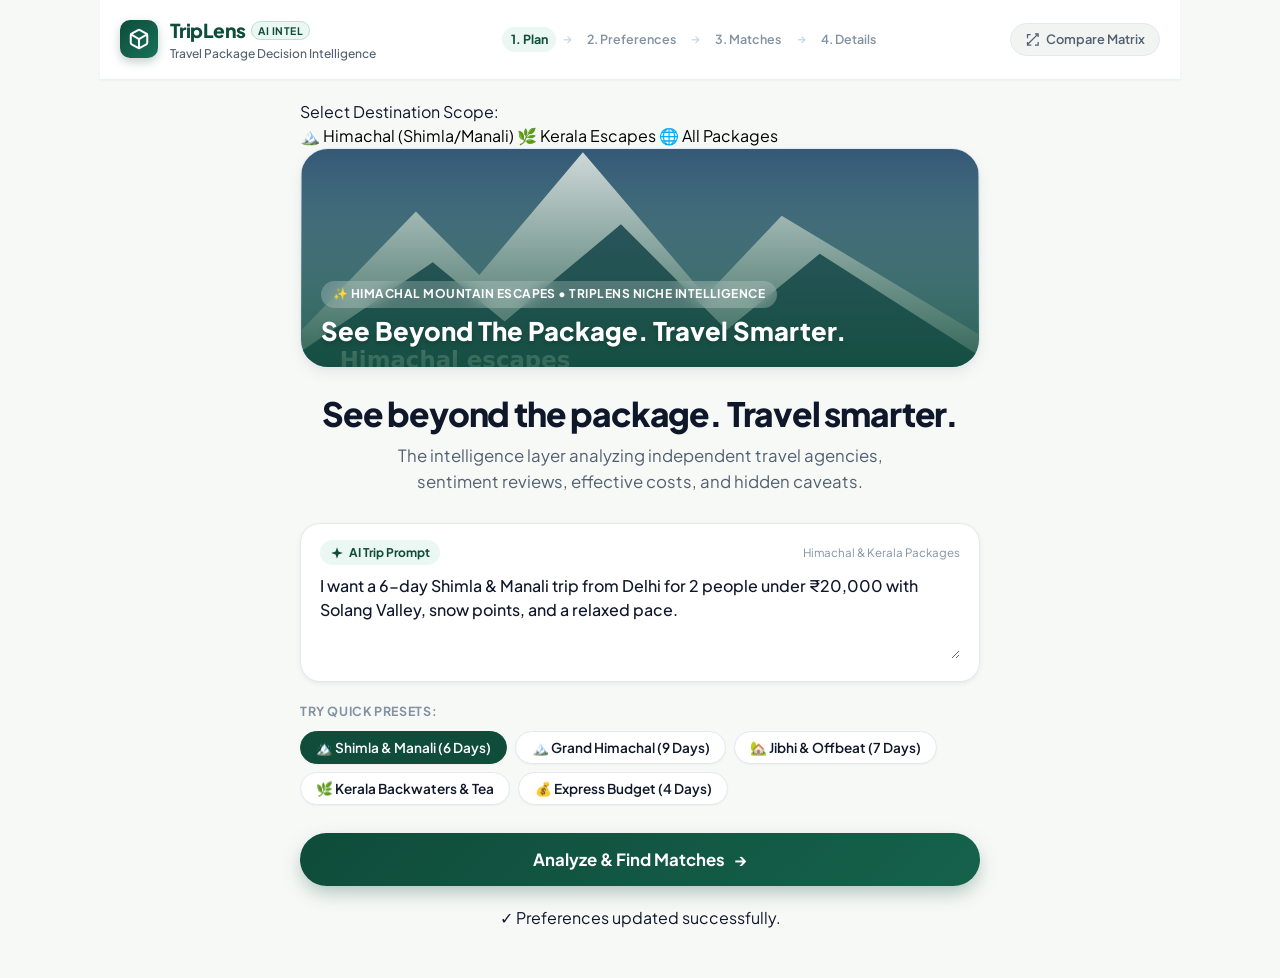
==== index.html @ a3af3e06 "Complete TripLens package intelligence platform" ====
<!DOCTYPE html>
<html lang="en">

<head>
  <meta charset="UTF-8">
  <meta name="viewport" content="width=device-width, initial-scale=1.0">
  <title>TripLens — AI-Powered Travel Package Intelligence & Decision Support</title>
  <meta name="description"
    content="TripLens is the intelligence layer for independent travel agencies — providing transparent effective cost analysis, itinerary intensity scoring, and sentiment-based trust insights.">

  <!-- CSS Stylesheets -->
  <link rel="stylesheet" href="/design-system.css">
  <link rel="stylesheet" href="/styles.css">

  <!-- Favicon -->
  <link rel="icon"
    href="data:image/svg+xml,<svg xmlns='http://www.w3.org/2000/svg' viewBox='0 0 24 24' fill='%230F4C3A'><path d='M12 2L2 7l10 5 10-5-10-5zm0 9l-10-5v9l10 5 10-5v-9l-10 5z'/></svg>">
</head>

<body>

  <div class="app-wrapper">

    <!-- Top Global App Header -->
    <header class="app-header">
      <div class="brand-container" id="brand-home-link" title="TripLens Home">
        <div class="brand-logo-mark">
          <svg viewBox="0 0 24 24" fill="none" stroke="currentColor" stroke-width="2.2" stroke-linecap="round"
            stroke-linejoin="round">
            <path
              d="M21 16V8a2 2 0 0 0-1-1.73l-7-4a2 2 0 0 0-2 0l-7 4A2 2 0 0 0 3 8v8a2 2 0 0 0 1 1.73l7 4a2 2 0 0 0 2 0l7-4A2 2 0 0 0 21 16z">
            </path>
            <polyline points="3.27 6.96 12 12.01 20.73 6.96"></polyline>
            <line x1="12" y1="22.08" x2="12" y2="12"></line>
          </svg>
        </div>
        <div class="brand-text">
          <span class="brand-name">TripLens <span class="ai-tag">AI INTEL</span></span>
          <span class="brand-subtitle">Travel Package Decision Intelligence</span>
        </div>
      </div>

      <!-- Navigation Step Indicators -->
      <nav class="step-tracker" id="step-tracker" aria-label="Trip Planning Steps">
        <span class="step-item active" data-step="home">1. Plan</span>
        <span class="step-arrow">→</span>
        <span class="step-item" data-step="preferences">2. Preferences</span>
        <span class="step-arrow">→</span>
        <span class="step-item" data-step="results">3. Matches</span>
        <span class="step-arrow">→</span>
        <span class="step-item" data-step="details">4. Details</span>
      </nav>

      <div class="header-actions">
        <button class="btn-header-action" id="btn-quick-compare" title="Compare all trips">
          <svg width="15" height="15" viewBox="0 0 24 24" fill="none" stroke="currentColor" stroke-width="2">
            <path d="M16 3h5v5M4 20L21 3m0 13v5h-5m-6 0H4v-5m0-6V4h5" />
          </svg>
          <span>Compare Matrix</span>
        </button>
      </div>
    </header>

    <!-- Main Dynamic Content Area -->
    <main class="main-content">

      <!-- ====================================================================
           SCREEN 1: HOME SCREEN
           ==================================================================== -->
      <section class="screen home-screen active" id="screen-home" aria-label="Home Screen">

        <!-- Destination Selection Bar -->
        <div class="dest-select-bar">
          <span class="dest-label">Select Destination Scope:</span>
          <div class="dest-pills-list" id="dest-pills-container">
            <button class="dest-pill active" data-dest="Himachal (Shimla/Manali)">🏔️ Himachal (Shimla/Manali)</button>
            <button class="dest-pill" data-dest="Kerala">🌿 Kerala Escapes</button>
            <button class="dest-pill" data-dest="all">🌐 All Packages</button>
          </div>
        </div>

        <!-- Dynamic Hero Card -->
        <div class="home-hero-card">
          <img id="home-hero-img" src="/assets/hero-himachal.svg" alt="Snow mountains of Shimla and Manali"
            class="home-hero-img">
          <div class="home-hero-overlay">
            <span class="hero-pill-badge" id="hero-badge-tag">✨ Independent Agency Intelligence • TripLens</span>
            <div class="hero-tagline-heading">See Beyond The Package. Travel Smarter.</div>
          </div>
        </div>

        <div class="home-hero-text">
          <h1>See beyond the package. Travel smarter.</h1>
          <p>The intelligence layer analyzing independent travel agencies, sentiment reviews, effective costs, and
            hidden caveats.</p>
        </div>

        <!-- Natural-Language Input Form -->
        <div class="ai-prompt-container">
          <div class="ai-prompt-header">
            <span class="ai-prompt-badge">
              <svg width="14" height="14" viewBox="0 0 24 24" fill="currentColor">
                <path d="M12 2L9.5 9.5 2 12l7.5 2.5L12 22l2.5-7.5L22 12l-7.5-2.5z" />
              </svg>
              AI Trip Prompt
            </span>
            <span style="font-size: 0.72rem; color: var(--text-subtle);" id="prompt-scope-label">Himachal & Kerala
              Packages</span>
          </div>
          <textarea class="ai-prompt-textarea" id="user-trip-prompt"
            placeholder="Type your trip request in plain English..."
            rows="3">I want a 6-day Shimla & Manali trip from Delhi for 2 people under ₹20,000 with Solang Valley, snow points, and a relaxed pace.</textarea>
        </div>

        <!-- Small Suggestion Chips -->
        <div class="chips-section">
          <span class="chips-label">Try quick presets:</span>
          <div class="chips-list" id="suggestion-chips">
            <!-- Rendered dynamically from data.js -->
          </div>
        </div>

        <!-- Primary CTA Button -->
        <button class="btn-primary-cta" id="btn-find-my-trip">
          <span>Analyze & Find Matches</span>
          <span class="cta-arrow">→</span>
        </button>

      </section>

      <!-- ====================================================================
           SCREEN 2: AI PREFERENCES SCREEN
           ==================================================================== -->
      <section class="screen pref-screen" id="screen-preferences" aria-label="AI Preferences Screen">

        <div class="screen-header-bar">
          <button class="screen-back-btn" data-back-to="home">
            <span>←</span> Back to Edit Prompt
          </button>
          <span style="font-size: 0.78rem; font-weight: 700; color: var(--primary);">Step 2 of 4</span>
        </div>

        <div class="screen-title-group">
          <h2 class="screen-title">AI Extracted Preferences</h2>
          <p class="screen-subtitle">We parsed your request into explicit travel parameters. Review or customize before
            candidate retrieval.</p>
        </div>

        <!-- Extracted Request Banner -->
        <div class="parsed-callout-card">
          <div class="parsed-callout-icon">💡</div>
          <div class="parsed-callout-text" id="ai-extraction-summary">
            <strong>AI Extraction:</strong> "6-day Shimla & Manali trip from Delhi for 2 travelers within ₹20,000
            budget."
          </div>
        </div>

        <!-- 6 Editable Cards Grid -->
        <div class="pref-grid" id="pref-cards-container">

          <!-- Card 1: Budget Range -->
          <div class="pref-card" data-pref-key="budget">
            <div class="pref-card-header">
              <div class="pref-card-label-group">
                <span class="pref-icon-circle">💰</span>
                <span class="pref-label">Budget Range</span>
              </div>
              <button class="btn-edit-pref" data-edit="budget">Edit</button>
            </div>
            <div class="pref-value" id="disp-pref-budget">₹12,000 – ₹22,000</div>
            <div class="pref-note">Min & Max budget inputs</div>
          </div>

          <!-- Card 2: Duration -->
          <div class="pref-card" data-pref-key="duration">
            <div class="pref-card-header">
              <div class="pref-card-label-group">
                <span class="pref-icon-circle">📅</span>
                <span class="pref-label">Duration</span>
              </div>
              <button class="btn-edit-pref" data-edit="duration">Edit</button>
            </div>
            <div class="pref-value" id="disp-pref-duration">6 days</div>
            <div class="pref-note">5 nights included</div>
          </div>

          <!-- Card 3: Destination Scope -->
          <div class="pref-card" data-pref-key="destination">
            <div class="pref-card-header">
              <div class="pref-card-label-group">
                <span class="pref-icon-circle">🏔️</span>
                <span class="pref-label">Destination</span>
              </div>
              <button class="btn-edit-pref" data-edit="destination">Edit</button>
            </div>
            <div class="pref-value" id="disp-pref-destination">Himachal</div>
            <div class="pref-note">Shimla & Manali Circuit</div>
          </div>

          <!-- Card 4: From / Origin -->
          <div class="pref-card" data-pref-key="from">
            <div class="pref-card-header">
              <div class="pref-card-label-group">
                <span class="pref-icon-circle">📍</span>
                <span class="pref-label">From</span>
              </div>
              <button class="btn-edit-pref" data-edit="from">Edit</button>
            </div>
            <div class="pref-value" id="disp-pref-from">Delhi</div>
            <div class="pref-note">Departure point</div>
          </div>

          <!-- Card 5: Travelers -->
          <div class="pref-card" data-pref-key="travelers">
            <div class="pref-card-header">
              <div class="pref-card-label-group">
                <span class="pref-icon-circle">👥</span>
                <span class="pref-label">Travelers</span>
              </div>
              <button class="btn-edit-pref" data-edit="travelers">Edit</button>
            </div>
            <div class="pref-value" id="disp-pref-travelers">2</div>
            <div class="pref-note">Reserved occupancy</div>
          </div>

          <!-- Card 6: Pace -->
          <div class="pref-card" data-pref-key="pace">
            <div class="pref-card-header">
              <div class="pref-card-label-group">
                <span class="pref-icon-circle">🧘</span>
                <span class="pref-label">Pace</span>
              </div>
              <button class="btn-edit-pref" data-edit="pace">Edit</button>
            </div>
            <div class="pref-value" id="disp-pref-pace">Relaxed</div>
            <div class="pref-note">Pacing style</div>
          </div>

        </div>

        <!-- Bottom CTA -->
        <div class="bottom-actions">
          <button class="btn-secondary" data-back-to="home">← Back to Prompt</button>
          <button class="btn-primary-cta" id="btn-confirm-find-trips">
            <span>Search & Rank Packages</span>
            <span class="cta-arrow">→</span>
          </button>
        </div>

      </section>

      <!-- ====================================================================
           SCREEN 3: RESULTS SCREEN
           ==================================================================== -->
      <section class="screen results-screen" id="screen-results" aria-label="Trip Results Screen">

        <div class="screen-header-bar">
          <button class="screen-back-btn" data-back-to="preferences">
            <span>←</span> Back to Preferences
          </button>
          <span style="font-size: 0.78rem; font-weight: 700; color: var(--primary);">Step 3 of 4</span>
        </div>

        <div class="screen-title-group">
          <h2 class="screen-title">Top Ranked Packages</h2>
          <p class="screen-subtitle">Hybrid decision intelligence ranking considering budget fit, effective costs,
            travel intensity, and verified review sentiment.</p>
        </div>

        <!-- Destination Filter Tabs -->
        <div class="results-dest-tabs" id="results-dest-tabs">
          <button class="tab-btn active" data-tab="all">All Packages</button>
          <button class="tab-btn" data-tab="Himachal (Shimla/Manali)">Himachal (Shimla/Manali)</button>
          <button class="tab-btn" data-tab="Kerala">Kerala</button>
        </div>

        <!-- Filter Summary Bar -->
        <div class="results-filter-summary">
          <div class="filter-tags-list" id="active-filter-pills">
            <span class="filter-pill">📍 Delhi</span>
            <span class="filter-pill">📅 6 Days</span>
            <span class="filter-pill">💰 Under ₹20,000</span>
          </div>
          <button class="btn-compare-all-shortcut" id="btn-compare-shortcut-results">
            <svg width="14" height="14" viewBox="0 0 24 24" fill="none" stroke="currentColor" stroke-width="2">
              <path d="M16 3h5v5M4 20L21 3m0 13v5h-5m-6 0H4v-5m0-6V4h5" />
            </svg>
            Cross-Provider Compare Matrix
          </button>
        </div>

        <!-- Dynamic Packages Cards Container -->
        <div class="packages-grid" id="packages-cards-list">
          <!-- Populated dynamically by app.js -->
        </div>

      </section>

      <!-- ====================================================================
           SCREEN 4: PACKAGE DETAILS SCREEN
           ==================================================================== -->
      <section class="screen details-screen" id="screen-details" aria-label="Package Details Screen">

        <div class="screen-header-bar">
          <button class="screen-back-btn" data-back-to="results">
            <span>←</span> Back to Results
          </button>
          <div style="display: flex; gap: 0.4rem;">
            <button class="btn-header-action" id="btn-details-to-compare">Compare</button>
          </div>
        </div>

        <!-- Hero Banner for Selected Package -->
        <div class="details-hero-banner">
          <img id="details-hero-img" src="/assets/hero-himachal.svg" alt="Package Hero" class="details-hero-img">
          <div class="details-hero-overlay">
            <div class="details-hero-badges" id="details-badges-container">
              <!-- Rendered dynamically -->
            </div>
            <h1 class="details-hero-title" id="details-title">Package Title</h1>
            <p class="details-hero-subtitle" id="details-subtitle">Package Subtitle</p>
          </div>
        </div>

        <!-- Package Agency Intelligence Badge -->
        <div class="agency-intel-badge-card">
          <div
            style="display: flex; align-items: center; justify-content: space-between; flex-wrap: wrap; gap: 0.75rem;">
            <div>
              <span class="agency-type-pill" id="details-agency-type">Independent Local Agency</span>
              <h3 style="font-size: 1.15rem; font-weight: 800; color: var(--text-main); margin-top: 0.3rem;"
                id="details-agency-name">KingHills Travels</h3>
            </div>
            <div style="display: flex; align-items: center; gap: 0.5rem; flex-wrap: wrap;">
              <span class="verified-badge-pill" id="details-verified-tag">✓ Verified TripLens Partner</span>
              <a href="#" target="_blank" rel="noopener noreferrer" class="btn-source-url"
                id="details-source-url-link">🌐 View Original Source ↗</a>
            </div>
          </div>
        </div>

        <!-- Package Overview Specs Grid -->
        <div class="details-specs-card">
          <div class="specs-grid">
            <div class="spec-item">
              <span class="spec-item-label">Duration</span>
              <span class="spec-item-val" id="disp-details-duration">7 Days / 6 Nights</span>
            </div>
            <div class="spec-item">
              <span class="spec-item-label">Travelers</span>
              <span class="spec-item-val" id="disp-details-travelers">2 Travelers</span>
            </div>
            <div class="spec-item">
              <span class="spec-item-label">Departure</span>
              <span class="spec-item-val" id="disp-details-from">Starting from Delhi</span>
            </div>
            <div class="spec-item">
              <span class="spec-item-label">Theme</span>
              <span class="spec-item-val" id="disp-details-focus">Mountains & Snow</span>
            </div>
            <div class="spec-item">
              <span class="spec-item-label">Pacing</span>
              <span class="spec-item-val" id="disp-details-pace">Relaxed pace</span>
            </div>
          </div>
        </div>

        <!-- 3 Score Cards Row -->
        <div class="scores-row">
          <div class="score-card fit">
            <span class="score-card-title">Fit Score</span>
            <div class="score-card-number" id="details-score-fit">96%</div>
            <span class="score-card-desc">Request Fit Match</span>
          </div>
          <div class="score-card value">
            <span class="score-card-title">Value Score</span>
            <div class="score-card-number" id="details-score-value">94/100</div>
            <span class="score-card-desc">Disclosed Price Integrity</span>
          </div>
          <div class="score-card trust">
            <span class="score-card-title">Trust Score</span>
            <div class="score-card-number" id="details-score-trust">93/100</div>
            <span class="score-card-desc">Review Sentiment Audit</span>
          </div>
        </div>

        <!-- Effective Cost Analysis Card -->
        <div class="cost-card">
          <div class="cost-card-header">
            <div>
              <span class="cost-card-subtitle">TripLens Effective Cost Analysis</span>
              <div class="cost-effective-amount" id="details-cost-effective">₹19,400</div>
              <div style="font-size: 0.72rem; color: var(--text-muted);">Includes base price + estimated disclosed
                exclusions</div>
            </div>
            <button class="btn-toggle-cost" id="btn-toggle-cost-breakdown">View Breakdown ▼</button>
          </div>

          <div class="cost-summary-pills">
            <div class="cost-pill-item">
              <span>Advertised Base:</span>
              <strong id="details-cost-base">₹18,200</strong>
            </div>
            <div class="cost-pill-item">
              <span>Est. Additional Costs:</span>
              <strong id="details-cost-additional">+₹1,200</strong>
            </div>
          </div>

          <div class="cost-items-container" id="cost-items-container" style="display: none;">
            <!-- Rendered dynamically by app.js -->
          </div>
        </div>

        <!-- Inclusions & Exclusions Card -->
        <div class="inc-exc-grid">
          <div class="inc-exc-card inclusions">
            <h4><span class="inc-icon">✓</span> Inclusions</h4>
            <ul id="details-inclusions-list"></ul>
          </div>
          <div class="inc-exc-card exclusions">
            <h4><span class="exc-icon">✕</span> Exclusions & Extra Add-ons</h4>
            <ul id="details-exclusions-list"></ul>
          </div>
        </div>

        <!-- Dedicated Reviews Section -->
        <div class="reviews-section-card" id="details-reviews-card">
          <div class="reviews-header">
            <div>
              <span class="reviews-badge-title">⭐ Reviews & Rating</span>
              <h3 style="font-size: 1.25rem; font-weight: 800; color: var(--text-main); margin-top: 0.2rem;"
                id="details-reviews-rating-title">⭐ 4.8 / 5 Customer Rating</h3>
              <p style="font-size: 0.78rem; color: var(--text-muted);" id="details-reviews-count-subtitle">Based on 142
                traveler reviews for this package</p>
            </div>
            <a href="#" target="_blank" rel="noopener noreferrer" class="btn-source-url"
              id="details-reviews-source-link">Source URL ↗</a>
          </div>

          <!-- Customer Review Quotes Grid -->
          <div class="customer-reviews-grid" id="details-customer-reviews-list">
            <!-- Dynamically populated by app.js -->
          </div>
        </div>

        <!-- Bottom Screen Navigation Row -->
        <div class="details-nav-row">
          <button class="btn-details-nav" id="btn-nav-to-itinerary">
            <span>📅 Day-by-Day Itinerary Intelligence</span>
            <span>→</span>
          </button>
          <button class="btn-details-nav" id="btn-nav-to-trust">
            <span>🛡️ Sentiment & Trust Insights</span>
            <span>→</span>
          </button>
          <button class="btn-details-nav" id="btn-nav-to-compare">
            <span>⚖️ Cross-Provider Compare</span>
            <span>→</span>
          </button>
        </div>

      </section>

      <!-- ====================================================================
           SCREEN 5: ITINERARY SCREEN
           ==================================================================== -->
      <section class="screen itinerary-screen" id="screen-itinerary" aria-label="Itinerary Intelligence Screen">

        <div class="screen-header-bar">
          <button class="screen-back-btn" data-back-to="details">
            <span>←</span> Back to Details
          </button>
          <span style="font-size: 0.78rem; font-weight: 700; color: var(--primary);">Itinerary Intelligence</span>
        </div>

        <div class="screen-title-group">
          <h2 class="screen-title">Day-by-Day Itinerary Analysis</h2>
          <p class="screen-subtitle" id="itinerary-pkg-label">Package Day Wise Schedule</p>
        </div>

        <!-- Dynamic Timeline List -->
        <div class="timeline-container" id="itinerary-timeline-list">
          <!-- Populated dynamically by app.js -->
        </div>

        <div class="bottom-actions">
          <button class="btn-secondary" data-back-to="details">← Back to Overview</button>
          <button class="btn-primary-cta" id="btn-itinerary-to-trust">
            <span>View Review & Trust Insights</span>
            <span>→</span>
          </button>
        </div>

      </section>

      <!-- ====================================================================
           SCREEN 6: TRUST INSIGHTS SCREEN
           ==================================================================== -->
      <section class="screen trust-screen" id="screen-trust" aria-label="Trust Insights Screen">

        <div class="screen-header-bar">
          <button class="screen-back-btn" data-back-to="details">
            <span>←</span> Back to Details
          </button>
          <span style="font-size: 0.78rem; font-weight: 700; color: var(--primary);">Trust & Review Sentiment</span>
        </div>

        <div class="screen-title-group">
          <h2 class="screen-title">Trust & Review Intelligence</h2>
          <p class="screen-subtitle" id="trust-pkg-label">Aspect-Level Sentiment Analysis</p>
        </div>

        <!-- Trust Gauge & Summary Banner -->
        <div class="trust-summary-card">
          <div class="trust-score-hero">
            <div class="trust-badge-col">
              <div class="trust-circle-gauge">
                <div class="gauge-inner">
                  <span class="gauge-number" id="trust-disp-score">93</span>
                  <span class="gauge-scale">/ 100</span>
                </div>
              </div>
              <div class="trust-headline">
                <h3>Overall Trust Score</h3>
                <p>Aspect-based sentiment analysis from verified traveler reviews</p>
              </div>
            </div>
            <div
              style="font-size: 0.78rem; font-weight: 700; color: var(--primary); background: var(--primary-light); padding: 0.35rem 0.75rem; border-radius: var(--radius-pill);">
              ✓ Verified Independent Agency
            </div>
          </div>

          <!-- Sentiment Summary Breakdown -->
          <div class="sentiment-section">
            <h4>Review Sentiment Analysis</h4>
            <div class="sentiment-bar-track" id="trust-sentiment-bar">
              <div class="sentiment-seg seg-positive" style="width: 94%;" title="94% Positive"></div>
              <div class="sentiment-seg seg-neutral" style="width: 4%;" title="4% Neutral"></div>
              <div class="sentiment-seg seg-negative" style="width: 2%;" title="2% Negative"></div>
            </div>
            <div class="sentiment-legend" id="trust-sentiment-legend">
              <span class="legend-item"><span class="legend-dot" style="background: #10B981;"></span>
                <strong>94%</strong> Positive</span>
              <span class="legend-item"><span class="legend-dot" style="background: #F59E0B;"></span>
                <strong>4%</strong> Neutral</span>
              <span class="legend-item"><span class="legend-dot" style="background: #EF4444;"></span>
                <strong>2%</strong> Negative</span>
            </div>
          </div>
        </div>

        <!-- 4 Aspect Cards Grid -->
        <div class="aspects-grid" id="trust-aspects-container">
          <!-- Dynamically populated by app.js: Hotel, Transport, Itinerary, Support -->
        </div>

        <div class="bottom-actions">
          <button class="btn-primary-cta" data-back-to="details">
            <span>Back to Package Overview</span>
          </button>
          <button class="btn-secondary" id="btn-trust-to-compare">
            <span>Compare with other trips →</span>
          </button>
        </div>

      </section>

      <!-- ====================================================================
           SCREEN 7: COMPARE SCREEN
           ==================================================================== -->
      <section class="screen compare-screen" id="screen-compare" aria-label="Compare Screen">

        <div class="screen-header-bar">
          <button class="screen-back-btn" data-back-to="results">
            <span>←</span> Back to Results
          </button>
          <span style="font-size: 0.78rem; font-weight: 700; color: var(--primary);">TripLens Matrix</span>
        </div>

        <div class="screen-title-group">
          <h2 class="screen-title">Cross-Provider Decision Matrix</h2>
          <p class="screen-subtitle">Honest side-by-side comparative analysis of packages across independent travel
            agencies.</p>
        </div>

        <!-- Side-by-Side Comparison Table Container -->
        <div class="compare-table-wrapper" id="compare-table-container">
          <!-- Rendered dynamically by app.js -->
        </div>

        <div class="bottom-actions">
          <button class="btn-secondary" data-back-to="results">
            ← Back to Results
          </button>
        </div>

      </section>

    </main>

    <!-- ====================================================================
         MODAL 1: "WHY THIS MATCHES" MODAL
         ==================================================================== -->
    <div class="modal-overlay" id="why-match-modal" aria-hidden="true">
      <div class="modal-card">
        <div class="modal-header">
          <div style="display: flex; align-items: center; gap: 0.5rem;">
            <span style="font-size: 1.3rem;">✨</span>
            <span class="modal-title" id="why-modal-title">Why this matches</span>
          </div>
          <button class="btn-close-modal" id="btn-close-why-modal" aria-label="Close modal">✕</button>
        </div>

        <div
          style="display: flex; align-items: center; gap: 1rem; margin-bottom: 1.25rem; background: var(--primary-light); border: 1px solid var(--primary-border); padding: 1rem; border-radius: var(--radius-md);">
          <div style="font-size: 2rem; font-weight: 800; color: var(--primary);" id="why-modal-fit-percent">96%</div>
          <div>
            <div style="font-size: 0.95rem; font-weight: 800; color: var(--primary);">Fit Score Match</div>
            <div style="font-size: 0.75rem; color: var(--text-muted);">Calibrated against your budget, pace, and
              interests.</div>
          </div>
        </div>

        <div style="margin-bottom: 1.5rem;">
          <h4
            style="font-size: 0.8rem; font-weight: 700; text-transform: uppercase; color: var(--text-subtle); margin-bottom: 0.6rem;">
            Match Criteria & Flags Breakdown</h4>
          <ul class="check-list" id="why-modal-reasons-list">
            <!-- Dynamically populated -->
          </ul>
        </div>

        <button class="btn-primary-cta" id="btn-why-modal-proceed">
          <span>View Full Package Details</span>
          <span>→</span>
        </button>
      </div>
    </div>

    <!-- ====================================================================
         MODAL 2: EDIT PREFERENCE MODAL
         ==================================================================== -->
    <div class="modal-overlay" id="edit-pref-modal" aria-hidden="true">
      <div class="modal-card">
        <div class="modal-header">
          <div style="display: flex; align-items: center; gap: 0.5rem;">
            <span style="font-size: 1.2rem;">⚙️</span>
            <span class="modal-title">Edit Trip Preferences</span>
          </div>
          <button class="btn-close-modal" id="btn-close-edit-modal" aria-label="Close modal">✕</button>
        </div>

        <form id="edit-pref-form">
          <!-- Min Budget Slider -->
          <div class="form-group" style="margin-bottom: 1rem;">
            <div style="display: flex; justify-content: space-between; align-items: center; margin-bottom: 0.35rem;">
              <label class="form-label" style="margin-bottom: 0;">Min Budget:</label>
              <span class="badge-value" id="edit-min-budget-badge">₹12,000</span>
            </div>
            <input type="range" class="form-range" id="edit-field-min-budget-slider" min="8000" max="40000" step="1000"
              value="12000">
          </div>

          <!-- Max Budget Slider -->
          <div class="form-group" style="margin-bottom: 1.2rem;">
            <div style="display: flex; justify-content: space-between; align-items: center; margin-bottom: 0.35rem;">
              <label class="form-label" style="margin-bottom: 0;">Max Budget:</label>
              <span class="badge-value" id="edit-max-budget-badge">₹22,000</span>
            </div>
            <input type="range" class="form-range" id="edit-field-max-budget-slider" min="10000" max="50000" step="1000"
              value="22000">
          </div>

          <!-- Duration Select -->
          <div class="form-group" style="margin-bottom: 1rem;">
            <label class="form-label">Duration (Days):</label>
            <select class="form-select" id="edit-field-duration">
              <option value="3">3 Days (Weekend Getaway)</option>
              <option value="4">4 Days</option>
              <option value="5">5 Days</option>
              <option value="6">6 Days</option>
              <option value="7">7 Days</option>
              <option value="9">9 Days (Full Circuit)</option>
            </select>
          </div>

          <!-- Destination Select -->
          <div class="form-group" style="margin-bottom: 1rem;">
            <label class="form-label">Destination Region:</label>
            <select class="form-select" id="edit-field-destination">
              <option value="Himachal (Shimla/Manali)">Himachal (Shimla/Manali)</option>
              <option value="Kerala">Kerala</option>
              <option value="all">All Destinations</option>
            </select>
          </div>

          <!-- Starting City -->
          <div class="form-group" style="margin-bottom: 1rem;">
            <label class="form-label">Starting City:</label>
            <select class="form-select" id="edit-field-from">
              <option value="Delhi">Delhi</option>
              <option value="Chandigarh">Chandigarh</option>
              <option value="Bangalore">Bangalore</option>
              <option value="Kochi">Kochi</option>
            </select>
          </div>

          <!-- Travelers Count -->
          <div class="form-group" style="margin-bottom: 1rem;">
            <label class="form-label">Travelers:</label>
            <select class="form-select" id="edit-field-travelers">
              <option value="1">1 Person (Solo)</option>
              <option value="2">2 People (Couple / Pair)</option>
              <option value="4">4 People (Family / Small Group)</option>
            </select>
          </div>

          <!-- Travel Pace -->
          <div class="form-group" style="margin-bottom: 1.5rem;">
            <label class="form-label">Travel Pace:</label>
            <select class="form-select" id="edit-field-pace">
              <option value="Relaxed">Relaxed (Ample downtime)</option>
              <option value="Balanced">Balanced</option>
              <option value="Active">Active (Multi-city circuit)</option>
            </select>
          </div>

          <div style="display: flex; justify-content: flex-end; gap: 0.75rem;">
            <button type="button" class="btn-secondary" id="btn-cancel-edit">Cancel</button>
            <button type="submit" class="btn-primary-cta" style="width: auto; padding: 0.6rem 1.4rem;">
              <span>Save & Update</span>
            </button>
          </div>
        </form>
      </div>
    </div>

    <!-- Global Toast Notification UI -->
    <div class="toast-notification" id="app-toast">
      <span class="toast-icon" id="toast-icon">✓</span>
      <span class="toast-message" id="toast-text">Preferences updated successfully.</span>
    </div>

  </div>

  <!-- JS Dependencies -->
  <script src="/data.js"></script>
  <script src="/app.js"></script>
</body>

</html>
---- design-system.css ----
/* TripWise AI - Design Tokens & Core System */
@import url('https://fonts.googleapis.com/css2?family=Plus+Jakarta+Sans:ital,wght@0,300;0,400;0,500;0,600;0,700;0,800;1,400&display=swap');

:root {
  /* Brand Palette - Deep Forest Kerala Green & Natural Accents */
  --primary: #0F4C3A;
  --primary-hover: #0a3528;
  --primary-active: #06221a;
  --primary-light: #EBF7F2;
  --primary-border: #B7E4CF;
  --primary-glow: rgba(15, 76, 58, 0.18);

  --accent: #10B981;
  --accent-light: #D1FAE5;
  --accent-dark: #047857;

  /* Surfaces & Backgrounds */
  --bg-page: #F7F9F7;
  --bg-surface: #FFFFFF;
  --bg-surface-elevated: #FFFFFF;
  --bg-subtle: #F1F4F1;
  --bg-input: #FFFFFF;
  --bg-card-hover: #FCFDFC;

  /* Typography Colors */
  --text-main: #0F172A;
  --text-muted: #526071;
  --text-subtle: #8292A2;
  --text-inverse: #FFFFFF;
  --text-primary-accent: #0F4C3A;

  /* Semantic / Intensity Colors */
  --intensity-low-bg: #ECFDF5;
  --intensity-low-text: #065F46;
  --intensity-low-border: #A7F3D0;
  --intensity-low-dot: #10B981;

  --intensity-mod-bg: #FFFBEB;
  --intensity-mod-text: #92400E;
  --intensity-mod-border: #FDE68A;
  --intensity-mod-dot: #F59E0B;

  --intensity-high-bg: #FEF2F2;
  --intensity-high-text: #991B1B;
  --intensity-high-border: #FECACA;
  --intensity-high-dot: #EF4444;

  /* Borders & Dividers */
  --border-color: #E2E8F0;
  --border-subtle: #EDF2EE;
  --border-strong: #CBD5E1;

  /* Shadows */
  --shadow-xs: 0 1px 2px rgba(15, 23, 42, 0.04);
  --shadow-sm: 0 2px 6px rgba(15, 23, 42, 0.05), 0 1px 2px rgba(15, 23, 42, 0.03);
  --shadow-md: 0 6px 16px -2px rgba(15, 23, 42, 0.08), 0 2px 6px -1px rgba(15, 23, 42, 0.04);
  --shadow-lg: 0 14px 28px -4px rgba(15, 23, 42, 0.10), 0 6px 12px -2px rgba(15, 23, 42, 0.05);
  --shadow-float: 0 20px 40px -8px rgba(15, 76, 58, 0.16), 0 8px 16px -4px rgba(15, 23, 42, 0.06);

  /* Border Radii */
  --radius-xs: 6px;
  --radius-sm: 10px;
  --radius-md: 14px;
  --radius-lg: 20px;
  --radius-xl: 28px;
  --radius-pill: 9999px;

  /* Layout & Widths */
  --max-app-width: 1080px;
  --mobile-container-width: 440px;
  
  /* Transitions */
  --transition-fast: 0.18s cubic-bezier(0.4, 0, 0.2, 1);
  --transition-normal: 0.28s cubic-bezier(0.4, 0, 0.2, 1);
  --transition-smooth: 0.38s cubic-bezier(0.16, 1, 0.3, 1);
}

/* Base Reset */
*, *::before, *::after {
  box-sizing: border-box;
  margin: 0;
  padding: 0;
  -webkit-tap-highlight-color: transparent;
}

html {
  font-size: 16px;
  scroll-behavior: smooth;
  font-family: 'Plus Jakarta Sans', -apple-system, BlinkMacSystemFont, "Segoe UI", Roboto, sans-serif;
  color: var(--text-main);
  background-color: var(--bg-page);
  -webkit-font-smoothing: antialiased;
  -moz-osx-font-smoothing: grayscale;
}

body {
  min-height: 100vh;
  display: flex;
  flex-direction: column;
  background-color: var(--bg-page);
  line-height: 1.5;
  overflow-x: hidden;
}

/* Typography Defaults */
h1, h2, h3, h4, h5, h6 {
  font-weight: 700;
  line-height: 1.25;
  color: var(--text-main);
  letter-spacing: -0.02em;
}

p {
  color: var(--text-muted);
  font-size: 0.95rem;
  line-height: 1.55;
}

button, input, textarea, select {
  font-family: inherit;
  font-size: inherit;
  border: none;
  outline: none;
}

button {
  cursor: pointer;
  background: none;
  display: inline-flex;
  align-items: center;
  justify-content: center;
  transition: all var(--transition-fast);
}

button:focus-visible, a:focus-visible, input:focus-visible, textarea:focus-visible {
  outline: 2px solid var(--primary);
  outline-offset: 2px;
}

a {
  color: inherit;
  text-decoration: none;
}

/* Scrollbars */
::-webkit-scrollbar {
  width: 6px;
  height: 6px;
}
::-webkit-scrollbar-track {
  background: rgba(0, 0, 0, 0.03);
}
::-webkit-scrollbar-thumb {
  background: #CBD5E1;
  border-radius: 9999px;
}
::-webkit-scrollbar-thumb:hover {
  background: #94A3B8;
}
---- styles.css ----
/* TripWise AI - Main Application Stylesheet */

/* Application Wrapper */
.app-wrapper {
  width: 100%;
  min-height: 100vh;
  display: flex;
  flex-direction: column;
  align-items: center;
  background-color: var(--bg-page);
  padding-bottom: 3rem;
}

/* App Header */
.app-header {
  width: 100%;
  max-width: var(--max-app-width);
  padding: 1rem 1.25rem;
  display: flex;
  align-items: center;
  justify-content: space-between;
  background: var(--bg-surface);
  border-bottom: 1px solid var(--border-subtle);
  position: sticky;
  top: 0;
  z-index: 50;
  box-shadow: var(--shadow-xs);
  backdrop-filter: blur(12px);
  -webkit-backdrop-filter: blur(12px);
}

.brand-container {
  display: flex;
  align-items: center;
  gap: 0.75rem;
  cursor: pointer;
}

.brand-logo-mark {
  width: 38px;
  height: 38px;
  border-radius: var(--radius-sm);
  background: linear-gradient(135deg, var(--primary) 0%, #177259 100%);
  display: flex;
  align-items: center;
  justify-content: center;
  color: #FFFFFF;
  box-shadow: 0 4px 10px rgba(15, 76, 58, 0.25);
}

.brand-logo-mark svg {
  width: 22px;
  height: 22px;
}

.brand-text {
  display: flex;
  flex-direction: column;
}

.brand-name {
  font-size: 1.2rem;
  font-weight: 800;
  letter-spacing: -0.03em;
  color: var(--primary);
  display: flex;
  align-items: center;
  gap: 0.35rem;
}

.brand-name .ai-tag {
  font-size: 0.65rem;
  font-weight: 700;
  background: var(--primary-light);
  color: var(--primary);
  padding: 1px 6px;
  border-radius: var(--radius-pill);
  border: 1px solid var(--primary-border);
  letter-spacing: 0.05em;
  text-transform: uppercase;
}

.brand-subtitle {
  font-size: 0.75rem;
  color: var(--text-muted);
  font-weight: 500;
}

.header-actions {
  display: flex;
  align-items: center;
  gap: 0.5rem;
}

.btn-header-action {
  font-size: 0.8rem;
  font-weight: 600;
  color: var(--text-muted);
  padding: 0.45rem 0.85rem;
  border-radius: var(--radius-pill);
  background: var(--bg-subtle);
  border: 1px solid var(--border-color);
  gap: 0.4rem;
}

.btn-header-action:hover {
  background: #E2E8F0;
  color: var(--text-main);
}

/* Breadcrumb / Step tracker */
.step-tracker {
  display: none;
  align-items: center;
  gap: 0.4rem;
  font-size: 0.78rem;
  font-weight: 600;
  color: var(--text-subtle);
}

@media (min-width: 640px) {
  .step-tracker {
    display: flex;
  }
}

.step-item {
  padding: 0.2rem 0.55rem;
  border-radius: var(--radius-pill);
  cursor: pointer;
  transition: all var(--transition-fast);
}

.step-item.active {
  background: var(--primary-light);
  color: var(--primary);
  font-weight: 700;
}

.step-item:hover:not(.active) {
  color: var(--text-main);
}

.step-arrow {
  color: var(--border-strong);
  font-size: 0.75rem;
}

/* Main Screen View Container */
.main-content {
  width: 100%;
  max-width: var(--max-app-width);
  padding: 1.25rem 1rem;
  flex: 1;
  display: flex;
  flex-direction: column;
  align-items: center;
}

/* Screen Management */
.screen {
  display: none;
  width: 100%;
  animation: fadeInSlideUp 0.3s cubic-bezier(0.16, 1, 0.3, 1) forwards;
}

.screen.active {
  display: block;
}

@keyframes fadeInSlideUp {
  from {
    opacity: 0;
    transform: translateY(10px);
  }

  to {
    opacity: 1;
    transform: translateY(0);
  }
}

/* Common Screen Header */
.screen-header-bar {
  display: flex;
  align-items: center;
  justify-content: space-between;
  margin-bottom: 1.25rem;
  padding-bottom: 0.75rem;
  border-bottom: 1px solid var(--border-subtle);
}

.screen-back-btn {
  font-size: 0.88rem;
  font-weight: 600;
  color: var(--primary);
  display: inline-flex;
  align-items: center;
  gap: 0.4rem;
  padding: 0.4rem 0.75rem;
  border-radius: var(--radius-pill);
  background: var(--primary-light);
  border: 1px solid var(--primary-border);
  transition: all var(--transition-fast);
}

.screen-back-btn:hover {
  background: #D8EFE5;
  transform: translateX(-2px);
}

.screen-title-group {
  margin-bottom: 1.5rem;
}

.screen-title {
  font-size: 1.6rem;
  font-weight: 800;
  letter-spacing: -0.03em;
  color: var(--text-main);
  margin-bottom: 0.4rem;
}

.screen-subtitle {
  font-size: 0.95rem;
  color: var(--text-muted);
  line-height: 1.45;
}

/* ==========================================================================
   SCREEN 1: HOME SCREEN
   ========================================================================== */
.home-screen {
  max-width: 680px;
  margin: 0 auto;
}

.home-hero-card {
  position: relative;
  border-radius: var(--radius-xl);
  overflow: hidden;
  height: 220px;
  margin-bottom: 1.5rem;
  box-shadow: var(--shadow-md);
  border: 1px solid var(--border-color);
}

.home-hero-img {
  width: 100%;
  height: 100%;
  object-fit: cover;
  transition: transform 0.6s ease;
}

.home-hero-card:hover .home-hero-img {
  transform: scale(1.03);
}

.home-hero-overlay {
  position: absolute;
  inset: 0;
  background: linear-gradient(180deg, rgba(15, 23, 42, 0.1) 0%, rgba(15, 76, 58, 0.85) 100%);
  display: flex;
  flex-direction: column;
  justify-content: flex-end;
  padding: 1.25rem;
  color: #FFFFFF;
}

.hero-pill-badge {
  display: inline-flex;
  align-items: center;
  gap: 0.4rem;
  background: rgba(255, 255, 255, 0.22);
  backdrop-filter: blur(8px);
  -webkit-backdrop-filter: blur(8px);
  color: #FFFFFF;
  padding: 0.3rem 0.75rem;
  border-radius: var(--radius-pill);
  font-size: 0.75rem;
  font-weight: 700;
  letter-spacing: 0.04em;
  text-transform: uppercase;
  margin-bottom: 0.5rem;
  width: fit-content;
}

.hero-tagline-heading {
  font-size: 1.6rem;
  font-weight: 800;
  color: #FFFFFF;
  line-height: 1.2;
  text-shadow: 0 2px 4px rgba(0, 0, 0, 0.2);
}

.home-hero-text {
  text-align: center;
  margin-bottom: 1.75rem;
}

.home-hero-text h1 {
  font-size: 2.1rem;
  font-weight: 800;
  letter-spacing: -0.035em;
  color: var(--text-main);
  margin-bottom: 0.6rem;
}

.home-hero-text p {
  font-size: 1.05rem;
  color: var(--text-muted);
  max-width: 540px;
  margin: 0 auto;
}

/* Natural Language Input Box */
.ai-prompt-container {
  background: var(--bg-surface);
  border-radius: var(--radius-lg);
  border: 1.5px solid var(--border-color);
  box-shadow: var(--shadow-sm);
  padding: 1rem 1.2rem;
  margin-bottom: 1.25rem;
  transition: all var(--transition-normal);
  position: relative;
}

.ai-prompt-container:focus-within {
  border-color: var(--primary);
  box-shadow: 0 0 0 4px var(--primary-glow), var(--shadow-md);
}

.ai-prompt-header {
  display: flex;
  align-items: center;
  justify-content: space-between;
  margin-bottom: 0.6rem;
}

.ai-prompt-badge {
  display: inline-flex;
  align-items: center;
  gap: 0.35rem;
  font-size: 0.75rem;
  font-weight: 700;
  color: var(--primary);
  background: var(--primary-light);
  padding: 0.2rem 0.6rem;
  border-radius: var(--radius-pill);
}

.ai-prompt-textarea {
  width: 100%;
  min-height: 85px;
  resize: vertical;
  background: transparent;
  color: var(--text-main);
  font-size: 1rem;
  line-height: 1.5;
  font-weight: 500;
}

.ai-prompt-textarea::placeholder {
  color: var(--text-subtle);
  font-weight: 400;
}

/* Suggestion Chips */
.chips-section {
  margin-bottom: 1.75rem;
}

.chips-label {
  font-size: 0.78rem;
  font-weight: 700;
  text-transform: uppercase;
  letter-spacing: 0.05em;
  color: var(--text-subtle);
  margin-bottom: 0.6rem;
  display: block;
}

.chips-list {
  display: flex;
  flex-wrap: wrap;
  gap: 0.5rem;
}

.chip-btn {
  background: var(--bg-surface);
  color: var(--text-main);
  border: 1px solid var(--border-color);
  border-radius: var(--radius-pill);
  padding: 0.45rem 0.95rem;
  font-size: 0.85rem;
  font-weight: 600;
  box-shadow: var(--shadow-xs);
  transition: all var(--transition-fast);
}

.chip-btn:hover {
  background: var(--primary-light);
  color: var(--primary);
  border-color: var(--primary-border);
  transform: translateY(-1px);
}

.chip-btn.active {
  background: var(--primary);
  color: #FFFFFF;
  border-color: var(--primary);
}

/* Primary Hero CTA */
.btn-primary-cta {
  width: 100%;
  background: linear-gradient(135deg, var(--primary) 0%, #15624b 100%);
  color: #FFFFFF;
  font-size: 1.05rem;
  font-weight: 700;
  padding: 1rem 1.5rem;
  border-radius: var(--radius-pill);
  box-shadow: 0 8px 20px -3px rgba(15, 76, 58, 0.35);
  display: flex;
  align-items: center;
  justify-content: center;
  gap: 0.6rem;
  transition: all var(--transition-normal);
}

.btn-primary-cta:hover {
  background: linear-gradient(135deg, var(--primary-hover) 0%, #0e4c3a 100%);
  transform: translateY(-2px);
  box-shadow: 0 12px 24px -4px rgba(15, 76, 58, 0.45);
}

.btn-primary-cta:active {
  transform: translateY(0);
}

.cta-arrow {
  transition: transform var(--transition-fast);
}

.btn-primary-cta:hover .cta-arrow {
  transform: translateX(4px);
}

/* ==========================================================================
   SCREEN 2: AI PREFERENCES SCREEN
   ========================================================================== */
.pref-screen {
  max-width: 720px;
  margin: 0 auto;
}

.parsed-callout-card {
  background: var(--primary-light);
  border: 1px solid var(--primary-border);
  border-radius: var(--radius-md);
  padding: 0.9rem 1.1rem;
  margin-bottom: 1.5rem;
  display: flex;
  align-items: flex-start;
  gap: 0.75rem;
}

.parsed-callout-icon {
  font-size: 1.25rem;
  line-height: 1;
}

.parsed-callout-text {
  font-size: 0.86rem;
  color: var(--primary);
  font-weight: 500;
  line-height: 1.45;
}

.parsed-callout-text strong {
  font-weight: 700;
}

/* 6 Preference Cards Grid */
.pref-grid {
  display: grid;
  grid-template-columns: repeat(2, 1fr);
  gap: 1rem;
  margin-bottom: 2rem;
}

@media (max-width: 520px) {
  .pref-grid {
    grid-template-columns: 1fr;
  }
}

.pref-card {
  background: var(--bg-surface);
  border: 1.5px solid var(--border-color);
  border-radius: var(--radius-lg);
  padding: 1.1rem;
  box-shadow: var(--shadow-sm);
  display: flex;
  flex-direction: column;
  justify-content: space-between;
  transition: all var(--transition-normal);
  position: relative;
}

.pref-card:hover {
  border-color: var(--primary-border);
  box-shadow: var(--shadow-md);
  transform: translateY(-2px);
}

.pref-card-header {
  display: flex;
  align-items: center;
  justify-content: space-between;
  margin-bottom: 0.75rem;
}

.pref-card-label-group {
  display: flex;
  align-items: center;
  gap: 0.5rem;
}

.pref-icon-circle {
  width: 34px;
  height: 34px;
  border-radius: var(--radius-pill);
  background: var(--bg-subtle);
  display: flex;
  align-items: center;
  justify-content: center;
  font-size: 1.05rem;
}

.pref-label {
  font-size: 0.82rem;
  font-weight: 700;
  text-transform: uppercase;
  letter-spacing: 0.04em;
  color: var(--text-muted);
}

.btn-edit-pref {
  color: var(--primary);
  font-size: 0.8rem;
  font-weight: 600;
  padding: 0.3rem 0.6rem;
  border-radius: var(--radius-pill);
  background: var(--primary-light);
  border: 1px solid var(--primary-border);
  gap: 0.3rem;
  transition: all var(--transition-fast);
}

.btn-edit-pref:hover {
  background: #D8EFE5;
}

.pref-value {
  font-size: 1.35rem;
  font-weight: 800;
  color: var(--text-main);
  letter-spacing: -0.02em;
}

.pref-note {
  font-size: 0.75rem;
  color: var(--text-subtle);
  margin-top: 0.25rem;
}

/* Bottom Action Bar */
.bottom-actions {
  display: flex;
  flex-direction: column;
  gap: 0.75rem;
}

@media (min-width: 520px) {
  .bottom-actions {
    flex-direction: row;
  }

  .bottom-actions .btn-primary-cta {
    flex: 2;
  }

  .bottom-actions .btn-secondary {
    flex: 1;
  }
}

.btn-secondary {
  background: var(--bg-surface);
  color: var(--text-main);
  border: 1.5px solid var(--border-color);
  font-size: 0.95rem;
  font-weight: 600;
  padding: 0.85rem 1.25rem;
  border-radius: var(--radius-pill);
  box-shadow: var(--shadow-xs);
  transition: all var(--transition-fast);
}

.btn-secondary:hover {
  background: var(--bg-subtle);
  border-color: var(--border-strong);
}

/* ==========================================================================
   SCREEN 3: RESULTS SCREEN
   ========================================================================== */
.results-screen {
  max-width: 900px;
  margin: 0 auto;
}

.results-filter-summary {
  display: flex;
  align-items: center;
  justify-content: space-between;
  flex-wrap: wrap;
  gap: 0.75rem;
  background: var(--bg-surface);
  border: 1px solid var(--border-color);
  border-radius: var(--radius-md);
  padding: 0.75rem 1.1rem;
  margin-bottom: 1.5rem;
  box-shadow: var(--shadow-xs);
}

.filter-tags-list {
  display: flex;
  flex-wrap: wrap;
  gap: 0.4rem;
  align-items: center;
}

.filter-pill {
  font-size: 0.78rem;
  font-weight: 600;
  color: var(--text-muted);
  background: var(--bg-subtle);
  padding: 0.2rem 0.6rem;
  border-radius: var(--radius-pill);
}

.btn-compare-all-shortcut {
  font-size: 0.82rem;
  font-weight: 700;
  color: var(--primary);
  background: var(--primary-light);
  border: 1px solid var(--primary-border);
  padding: 0.4rem 0.85rem;
  border-radius: var(--radius-pill);
  gap: 0.4rem;
}

.btn-compare-all-shortcut:hover {
  background: #D8EFE5;
}

/* Package Cards Grid */
.packages-grid {
  display: flex;
  flex-direction: column;
  gap: 1.5rem;
}

@media (min-width: 860px) {
  .packages-grid {
    display: grid;
    grid-template-columns: repeat(3, 1fr);
    gap: 1.25rem;
    align-items: stretch;
  }
}

.package-card {
  background: var(--bg-surface);
  border-radius: var(--radius-xl);
  border: 1.5px solid var(--border-color);
  overflow: hidden;
  box-shadow: var(--shadow-sm);
  display: flex;
  flex-direction: column;
  transition: all var(--transition-normal);
  position: relative;
}

.package-card:hover {
  transform: translateY(-4px);
  box-shadow: var(--shadow-lg);
  border-color: var(--primary-border);
}

.package-card.highlighted {
  border-color: var(--accent);
  box-shadow: 0 10px 25px -4px rgba(16, 185, 129, 0.2);
}

/* Card Image Header */
.package-card-media {
  position: relative;
  height: 180px;
  overflow: hidden;
  background: #E2E8F0;
}

.package-card-img {
  width: 100%;
  height: 100%;
  object-fit: cover;
  transition: transform 0.5s ease;
}

.package-card:hover .package-card-img {
  transform: scale(1.05);
}

.package-badge-top {
  position: absolute;
  top: 12px;
  left: 12px;
  background: rgba(15, 76, 58, 0.9);
  backdrop-filter: blur(6px);
  color: #FFFFFF;
  padding: 0.25rem 0.65rem;
  border-radius: var(--radius-pill);
  font-size: 0.7rem;
  font-weight: 800;
  letter-spacing: 0.05em;
  text-transform: uppercase;
  display: inline-flex;
  align-items: center;
  gap: 0.35rem;
  box-shadow: 0 2px 6px rgba(0, 0, 0, 0.2);
}

.package-fit-badge {
  position: absolute;
  top: 12px;
  right: 12px;
  background: rgba(255, 255, 255, 0.95);
  backdrop-filter: blur(8px);
  color: var(--primary);
  border: 1px solid var(--primary-border);
  padding: 0.25rem 0.65rem;
  border-radius: var(--radius-pill);
  font-size: 0.78rem;
  font-weight: 800;
  display: inline-flex;
  align-items: center;
  gap: 0.3rem;
  box-shadow: var(--shadow-sm);
}

.fit-dot {
  width: 7px;
  height: 7px;
  border-radius: 50%;
  background: var(--accent);
}

/* Card Body */
.package-card-body {
  padding: 1.25rem;
  display: flex;
  flex-direction: column;
  flex: 1;
}

.package-title-area {
  margin-bottom: 0.85rem;
}

.package-card-title {
  font-size: 1.25rem;
  font-weight: 800;
  color: var(--text-main);
  letter-spacing: -0.02em;
}

.package-card-hotel {
  font-size: 0.82rem;
  color: var(--text-muted);
  display: flex;
  align-items: center;
  gap: 0.35rem;
  margin-top: 0.2rem;
}

/* Specs pills */
.package-specs-row {
  display: flex;
  flex-wrap: wrap;
  gap: 0.4rem;
  margin-bottom: 1rem;
}

.spec-pill {
  font-size: 0.75rem;
  font-weight: 600;
  background: var(--bg-subtle);
  color: var(--text-muted);
  padding: 0.2rem 0.55rem;
  border-radius: var(--radius-xs);
  display: inline-flex;
  align-items: center;
  gap: 0.3rem;
}

/* Price Row */
.package-price-row {
  display: flex;
  align-items: baseline;
  justify-content: space-between;
  margin-bottom: 1.1rem;
  padding-top: 0.5rem;
  border-top: 1px solid var(--border-subtle);
}

.price-group {
  display: flex;
  align-items: baseline;
  gap: 0.35rem;
}

.price-currency {
  font-size: 1.05rem;
  font-weight: 700;
  color: var(--text-main);
}

.price-val {
  font-size: 1.5rem;
  font-weight: 800;
  color: var(--text-main);
  letter-spacing: -0.03em;
}

.price-sub {
  font-size: 0.75rem;
  color: var(--text-subtle);
}

/* Card Action Buttons */
.package-card-actions {
  display: flex;
  flex-direction: column;
  gap: 0.5rem;
  margin-top: auto;
}

.btn-view-details {
  background: var(--primary);
  color: #FFFFFF;
  font-size: 0.88rem;
  font-weight: 700;
  padding: 0.75rem 1rem;
  border-radius: var(--radius-pill);
  box-shadow: 0 4px 10px rgba(15, 76, 58, 0.2);
  width: 100%;
}

.btn-view-details:hover {
  background: var(--primary-hover);
  box-shadow: 0 6px 14px rgba(15, 76, 58, 0.3);
}

.btn-secondary-actions-row {
  display: flex;
  gap: 0.5rem;
}

.btn-why-match {
  flex: 1.2;
  background: var(--primary-light);
  color: var(--primary);
  border: 1px solid var(--primary-border);
  font-size: 0.78rem;
  font-weight: 700;
  padding: 0.6rem 0.5rem;
  border-radius: var(--radius-pill);
  gap: 0.3rem;
}

.btn-why-match:hover {
  background: #D8EFE5;
}

.btn-card-compare {
  flex: 1;
  background: var(--bg-surface);
  color: var(--text-muted);
  border: 1px solid var(--border-color);
  font-size: 0.78rem;
  font-weight: 700;
  padding: 0.6rem 0.5rem;
  border-radius: var(--radius-pill);
  gap: 0.3rem;
}

.btn-card-compare:hover {
  background: var(--bg-subtle);
  color: var(--text-main);
  border-color: var(--border-strong);
}

/* ==========================================================================
   SCREEN 4: PACKAGE DETAILS SCREEN
   ========================================================================== */
.details-screen {
  max-width: 820px;
  margin: 0 auto;
}

.details-hero-banner {
  position: relative;
  border-radius: var(--radius-xl);
  overflow: hidden;
  height: 260px;
  margin-bottom: 1.5rem;
  box-shadow: var(--shadow-md);
  border: 1px solid var(--border-color);
}

.details-hero-img {
  width: 100%;
  height: 100%;
  object-fit: cover;
}

.details-hero-overlay {
  position: absolute;
  inset: 0;
  background: linear-gradient(180deg, rgba(15, 23, 42, 0.15) 0%, rgba(15, 30, 24, 0.9) 100%);
  display: flex;
  flex-direction: column;
  justify-content: flex-end;
  padding: 1.5rem;
  color: #FFFFFF;
}

.details-hero-badges {
  display: flex;
  gap: 0.5rem;
  margin-bottom: 0.5rem;
}

.details-hero-title {
  font-size: 1.85rem;
  font-weight: 800;
  color: #FFFFFF;
  margin-bottom: 0.25rem;
}

.details-hero-subtitle {
  font-size: 0.95rem;
  color: rgba(255, 255, 255, 0.85);
}

/* Overview Specs Grid */
.details-specs-card {
  background: var(--bg-surface);
  border: 1.5px solid var(--border-color);
  border-radius: var(--radius-lg);
  padding: 1.1rem;
  margin-bottom: 1.5rem;
  box-shadow: var(--shadow-xs);
}

.specs-grid {
  display: grid;
  grid-template-columns: repeat(auto-fit, minmax(130px, 1fr));
  gap: 0.85rem;
}

.spec-item {
  display: flex;
  flex-direction: column;
  gap: 0.2rem;
}

.spec-item-label {
  font-size: 0.72rem;
  font-weight: 700;
  text-transform: uppercase;
  color: var(--text-subtle);
  letter-spacing: 0.04em;
}

.spec-item-val {
  font-size: 0.95rem;
  font-weight: 700;
  color: var(--text-main);
}

/* Score Cards Row */
.scores-row {
  display: grid;
  grid-template-columns: repeat(3, 1fr);
  gap: 0.85rem;
  margin-bottom: 1.5rem;
}

@media (max-width: 500px) {
  .scores-row {
    grid-template-columns: 1fr;
  }
}

.score-card {
  background: var(--bg-surface);
  border: 1.5px solid var(--border-color);
  border-radius: var(--radius-lg);
  padding: 1rem;
  box-shadow: var(--shadow-xs);
  display: flex;
  flex-direction: column;
  align-items: center;
  text-align: center;
  position: relative;
  overflow: hidden;
}

.score-card::before {
  content: '';
  position: absolute;
  top: 0;
  left: 0;
  right: 0;
  height: 4px;
  background: var(--primary);
}

.score-card.value::before {
  background: #3B82F6;
}

.score-card.trust::before {
  background: #10B981;
}

.score-card-title {
  font-size: 0.75rem;
  font-weight: 700;
  text-transform: uppercase;
  letter-spacing: 0.05em;
  color: var(--text-muted);
  margin-bottom: 0.4rem;
}

.score-card-number {
  font-size: 1.8rem;
  font-weight: 800;
  color: var(--text-main);
  letter-spacing: -0.03em;
}

.score-card-desc {
  font-size: 0.72rem;
  color: var(--text-subtle);
  margin-top: 0.2rem;
}

/* Effective Cost Breakdown Card */
.effective-cost-card {
  background: linear-gradient(145deg, #FFFFFF 0%, var(--primary-light) 100%);
  border: 1.5px solid var(--primary-border);
  border-radius: var(--radius-xl);
  padding: 1.4rem;
  margin-bottom: 1.5rem;
  box-shadow: var(--shadow-sm);
}

.cost-card-header {
  display: flex;
  align-items: center;
  justify-content: space-between;
  margin-bottom: 1rem;
  padding-bottom: 0.75rem;
  border-bottom: 1px solid var(--primary-border);
}

.cost-title-group {
  display: flex;
  align-items: center;
  gap: 0.5rem;
}

.cost-title-group h3 {
  font-size: 1.15rem;
  font-weight: 800;
  color: var(--primary);
}

.cost-badge {
  font-size: 0.7rem;
  font-weight: 700;
  background: var(--primary);
  color: #FFFFFF;
  padding: 0.2rem 0.6rem;
  border-radius: var(--radius-pill);
}

.cost-figures-grid {
  display: grid;
  grid-template-columns: 1fr 1fr 1.3fr;
  gap: 0.75rem;
  margin-bottom: 1rem;
}

@media (max-width: 580px) {
  .cost-figures-grid {
    grid-template-columns: 1fr;
    gap: 0.5rem;
  }
}

.cost-figure-box {
  background: var(--bg-surface);
  border: 1px solid var(--border-color);
  border-radius: var(--radius-md);
  padding: 0.85rem;
}

.cost-figure-box.highlight {
  border: 1.5px solid var(--primary);
  background: #FFFFFF;
  box-shadow: 0 4px 12px rgba(15, 76, 58, 0.12);
}

.cost-box-label {
  font-size: 0.75rem;
  font-weight: 600;
  color: var(--text-muted);
  margin-bottom: 0.2rem;
}

.cost-box-value {
  font-size: 1.25rem;
  font-weight: 800;
  color: var(--text-main);
}

.cost-figure-box.highlight .cost-box-value {
  color: var(--primary);
  font-size: 1.4rem;
}

.cost-explanation-banner {
  background: rgba(255, 255, 255, 0.7);
  border-radius: var(--radius-md);
  padding: 0.75rem 0.95rem;
  display: flex;
  align-items: flex-start;
  gap: 0.5rem;
  font-size: 0.82rem;
  color: var(--text-muted);
  line-height: 1.45;
}

.cost-items-list {
  margin-top: 1rem;
  border-top: 1px dashed var(--primary-border);
  padding-top: 0.85rem;
}

.cost-item-row {
  display: flex;
  justify-content: space-between;
  align-items: center;
  font-size: 0.82rem;
  color: var(--text-muted);
  padding: 0.3rem 0;
}

.cost-item-row.total-row {
  font-weight: 700;
  color: var(--primary);
  border-top: 1px solid var(--border-color);
  margin-top: 0.4rem;
  padding-top: 0.5rem;
}

/* Inclusions & Exclusions Grid */
.inclusions-grid {
  display: grid;
  grid-template-columns: 1fr 1fr;
  gap: 1rem;
  margin-bottom: 2rem;
}

@media (max-width: 600px) {
  .inclusions-grid {
    grid-template-columns: 1fr;
  }
}

.details-info-box {
  background: var(--bg-surface);
  border: 1.5px solid var(--border-color);
  border-radius: var(--radius-lg);
  padding: 1.2rem;
  box-shadow: var(--shadow-xs);
}

.details-info-box h4 {
  font-size: 0.95rem;
  font-weight: 700;
  margin-bottom: 0.85rem;
  display: flex;
  align-items: center;
  gap: 0.45rem;
}

.check-list,
.cross-list {
  list-style: none;
  display: flex;
  flex-direction: column;
  gap: 0.55rem;
}

.check-list li {
  font-size: 0.84rem;
  color: var(--text-main);
  display: flex;
  align-items: flex-start;
  gap: 0.5rem;
  line-height: 1.4;
}

.check-list li::before {
  content: '✓';
  color: var(--accent);
  font-weight: 800;
  font-size: 0.85rem;
  flex-shrink: 0;
}

.cross-list li {
  font-size: 0.84rem;
  color: var(--text-muted);
  display: flex;
  align-items: flex-start;
  gap: 0.5rem;
  line-height: 1.4;
}

.cross-list li::before {
  content: '✕';
  color: #94A3B8;
  font-weight: 700;
  font-size: 0.75rem;
  margin-top: 2px;
  flex-shrink: 0;
}

/* Details Sticky Bottom Actions */
.details-nav-toolbar {
  display: flex;
  gap: 0.75rem;
  flex-wrap: wrap;
  background: var(--bg-surface);
  border: 1.5px solid var(--border-color);
  border-radius: var(--radius-xl);
  padding: 1rem;
  box-shadow: var(--shadow-md);
  margin-top: 1rem;
}

.btn-itinerary-cta {
  flex: 1.5;
  background: var(--primary);
  color: #FFFFFF;
  font-size: 0.92rem;
  font-weight: 700;
  padding: 0.85rem 1.25rem;
  border-radius: var(--radius-pill);
  gap: 0.4rem;
}

.btn-itinerary-cta:hover {
  background: var(--primary-hover);
}

.btn-trust-cta {
  flex: 1.2;
  background: var(--primary-light);
  color: var(--primary);
  border: 1px solid var(--primary-border);
  font-size: 0.92rem;
  font-weight: 700;
  padding: 0.85rem 1.1rem;
  border-radius: var(--radius-pill);
  gap: 0.4rem;
}

.btn-trust-cta:hover {
  background: #D8EFE5;
}

.btn-compare-cta {
  flex: 1;
  background: var(--bg-surface);
  color: var(--text-main);
  border: 1.5px solid var(--border-color);
  font-size: 0.92rem;
  font-weight: 600;
  padding: 0.85rem 1.1rem;
  border-radius: var(--radius-pill);
  gap: 0.4rem;
}

.btn-compare-cta:hover {
  background: var(--bg-subtle);
}

/* ==========================================================================
   SCREEN 5: ITINERARY SCREEN
   ========================================================================== */
.itinerary-screen {
  max-width: 760px;
  margin: 0 auto;
}

.itinerary-header-card {
  background: var(--bg-surface);
  border: 1px solid var(--border-color);
  border-radius: var(--radius-lg);
  padding: 1.1rem 1.3rem;
  margin-bottom: 1.5rem;
  box-shadow: var(--shadow-xs);
  display: flex;
  align-items: center;
  justify-content: space-between;
  flex-wrap: wrap;
  gap: 0.75rem;
}

.itinerary-meta-badges {
  display: flex;
  gap: 0.5rem;
  flex-wrap: wrap;
}

.legend-pill {
  font-size: 0.72rem;
  font-weight: 700;
  padding: 0.2rem 0.55rem;
  border-radius: var(--radius-pill);
  display: inline-flex;
  align-items: center;
  gap: 0.3rem;
}

.legend-low {
  background: var(--intensity-low-bg);
  color: var(--intensity-low-text);
  border: 1px solid var(--intensity-low-border);
}

.legend-mod {
  background: var(--intensity-mod-bg);
  color: var(--intensity-mod-text);
  border: 1px solid var(--intensity-mod-border);
}

.legend-high {
  background: var(--intensity-high-bg);
  color: var(--intensity-high-text);
  border: 1px solid var(--intensity-high-border);
}

/* Vertical Timeline */
.timeline-container {
  position: relative;
  padding-left: 1.75rem;
  margin-bottom: 2rem;
}

.timeline-container::before {
  content: '';
  position: absolute;
  top: 15px;
  bottom: 15px;
  left: 9px;
  width: 2px;
  background: #E2E8F0;
}

.timeline-day-card {
  position: relative;
  background: var(--bg-surface);
  border: 1.5px solid var(--border-color);
  border-radius: var(--radius-lg);
  padding: 1.25rem;
  margin-bottom: 1.25rem;
  box-shadow: var(--shadow-xs);
  transition: all var(--transition-normal);
}

.timeline-day-card:hover {
  border-color: var(--primary-border);
  box-shadow: var(--shadow-md);
}

.timeline-node {
  position: absolute;
  top: 20px;
  left: -1.75rem;
  width: 20px;
  height: 20px;
  border-radius: 50%;
  background: var(--bg-surface);
  border: 3px solid var(--primary);
  box-shadow: 0 0 0 4px var(--bg-page);
  transform: translateX(-50%);
  z-index: 2;
}

.timeline-day-header {
  display: flex;
  align-items: center;
  justify-content: space-between;
  flex-wrap: wrap;
  gap: 0.5rem;
  margin-bottom: 0.65rem;
}

.day-badge-title {
  display: flex;
  align-items: center;
  gap: 0.6rem;
}

.day-number-tag {
  background: var(--primary);
  color: #FFFFFF;
  font-size: 0.72rem;
  font-weight: 800;
  padding: 0.2rem 0.55rem;
  border-radius: var(--radius-xs);
  letter-spacing: 0.04em;
  text-transform: uppercase;
}

.day-route-title {
  font-size: 1.15rem;
  font-weight: 800;
  color: var(--text-main);
}

.day-indicators-row {
  display: flex;
  align-items: center;
  gap: 0.5rem;
  flex-wrap: wrap;
  margin-bottom: 0.85rem;
}

.intensity-pill {
  font-size: 0.72rem;
  font-weight: 700;
  padding: 0.2rem 0.6rem;
  border-radius: var(--radius-pill);
  display: inline-flex;
  align-items: center;
  gap: 0.35rem;
}

.intensity-low {
  background: var(--intensity-low-bg);
  color: var(--intensity-low-text);
  border: 1px solid var(--intensity-low-border);
}

.intensity-moderate {
  background: var(--intensity-mod-bg);
  color: var(--intensity-mod-text);
  border: 1px solid var(--intensity-mod-border);
}

.intensity-high {
  background: var(--intensity-high-bg);
  color: var(--intensity-high-text);
  border: 1px solid var(--intensity-high-border);
}

.freetime-pill {
  font-size: 0.72rem;
  font-weight: 600;
  background: var(--bg-subtle);
  color: var(--text-muted);
  padding: 0.2rem 0.6rem;
  border-radius: var(--radius-pill);
  display: inline-flex;
  align-items: center;
  gap: 0.3rem;
}

.day-activities-list {
  list-style: none;
  display: flex;
  flex-direction: column;
  gap: 0.5rem;
  padding-top: 0.5rem;
  border-top: 1px solid var(--border-subtle);
}

.day-activities-list li {
  font-size: 0.86rem;
  color: var(--text-muted);
  display: flex;
  align-items: flex-start;
  gap: 0.55rem;
  line-height: 1.45;
}

.activity-dot {
  width: 6px;
  height: 6px;
  border-radius: 50%;
  background: var(--primary);
  margin-top: 7px;
  flex-shrink: 0;
}

/* ==========================================================================
   SCREEN 6: TRUST INSIGHTS SCREEN
   ========================================================================== */
.trust-screen {
  max-width: 780px;
  margin: 0 auto;
}

.trust-overview-card {
  background: var(--bg-surface);
  border: 1.5px solid var(--border-color);
  border-radius: var(--radius-xl);
  padding: 1.5rem;
  margin-bottom: 1.75rem;
  box-shadow: var(--shadow-sm);
}

.trust-score-hero {
  display: flex;
  align-items: center;
  justify-content: space-between;
  flex-wrap: wrap;
  gap: 1.25rem;
  padding-bottom: 1.25rem;
  border-bottom: 1px solid var(--border-subtle);
  margin-bottom: 1.25rem;
}

.trust-badge-col {
  display: flex;
  align-items: center;
  gap: 1rem;
}

.trust-circle-gauge {
  width: 76px;
  height: 76px;
  border-radius: 50%;
  background: conic-gradient(var(--accent) 0% 86%, #E2E8F0 86% 100%);
  display: flex;
  align-items: center;
  justify-content: center;
  padding: 8px;
  box-shadow: 0 4px 12px rgba(16, 185, 129, 0.2);
}

.gauge-inner {
  width: 100%;
  height: 100%;
  background: #FFFFFF;
  border-radius: 50%;
  display: flex;
  flex-direction: column;
  align-items: center;
  justify-content: center;
}

.gauge-number {
  font-size: 1.25rem;
  font-weight: 800;
  color: var(--text-main);
  line-height: 1;
}

.gauge-scale {
  font-size: 0.65rem;
  color: var(--text-subtle);
  font-weight: 600;
}

.trust-headline h3 {
  font-size: 1.35rem;
  font-weight: 800;
  color: var(--text-main);
}

.trust-headline p {
  font-size: 0.82rem;
  color: var(--text-muted);
}

/* Sentiment Bar Breakdown */
.sentiment-section h4 {
  font-size: 0.82rem;
  font-weight: 700;
  text-transform: uppercase;
  letter-spacing: 0.04em;
  color: var(--text-subtle);
  margin-bottom: 0.6rem;
}

.sentiment-bar-track {
  height: 12px;
  border-radius: var(--radius-pill);
  display: flex;
  overflow: hidden;
  margin-bottom: 0.65rem;
  background: #E2E8F0;
}

.sentiment-seg {
  height: 100%;
  transition: width 0.6s ease;
}

.seg-positive {
  background: #10B981;
}

.seg-neutral {
  background: #F59E0B;
}

.seg-negative {
  background: #EF4444;
}

.sentiment-legend {
  display: flex;
  gap: 1.25rem;
  flex-wrap: wrap;
}

.legend-item {
  display: flex;
  align-items: center;
  gap: 0.4rem;
  font-size: 0.82rem;
  font-weight: 600;
  color: var(--text-muted);
}

.legend-dot {
  width: 9px;
  height: 9px;
  border-radius: 50%;
}

/* 4 Aspect Cards Grid */
.aspects-grid {
  display: grid;
  grid-template-columns: repeat(2, 1fr);
  gap: 1rem;
  margin-bottom: 2rem;
}

@media (max-width: 640px) {
  .aspects-grid {
    grid-template-columns: 1fr;
  }
}

.aspect-card {
  background: var(--bg-surface);
  border: 1.5px solid var(--border-color);
  border-radius: var(--radius-lg);
  padding: 1.25rem;
  box-shadow: var(--shadow-xs);
  display: flex;
  flex-direction: column;
  transition: all var(--transition-normal);
}

.aspect-card:hover {
  border-color: var(--primary-border);
  box-shadow: var(--shadow-sm);
}

.aspect-card-header {
  display: flex;
  align-items: center;
  justify-content: space-between;
  margin-bottom: 0.85rem;
  padding-bottom: 0.6rem;
  border-bottom: 1px solid var(--border-subtle);
}

.aspect-title-group {
  display: flex;
  align-items: center;
  gap: 0.5rem;
}

.aspect-icon {
  font-size: 1.25rem;
}

.aspect-name {
  font-size: 1.05rem;
  font-weight: 800;
  color: var(--text-main);
}

.aspect-score-pill {
  font-size: 0.82rem;
  font-weight: 800;
  color: var(--primary);
  background: var(--primary-light);
  padding: 0.2rem 0.55rem;
  border-radius: var(--radius-pill);
}

.aspect-sentiment-status {
  display: inline-flex;
  align-items: center;
  gap: 0.3rem;
  font-size: 0.72rem;
  font-weight: 700;
  padding: 0.15rem 0.5rem;
  border-radius: var(--radius-pill);
  margin-bottom: 0.75rem;
  width: fit-content;
}

.status-positive {
  background: #ECFDF5;
  color: #065F46;
  border: 1px solid #A7F3D0;
}

.status-mixed {
  background: #FFFBEB;
  color: #92400E;
  border: 1px solid #FDE68A;
}

.aspect-positives-title {
  font-size: 0.75rem;
  font-weight: 700;
  color: var(--accent-dark);
  text-transform: uppercase;
  letter-spacing: 0.03em;
  margin-bottom: 0.35rem;
}

.aspect-signals-list {
  list-style: none;
  display: flex;
  flex-direction: column;
  gap: 0.4rem;
  margin-bottom: 0.85rem;
}

.aspect-signals-list li {
  font-size: 0.82rem;
  color: var(--text-main);
  display: flex;
  align-items: flex-start;
  gap: 0.45rem;
  line-height: 1.4;
}

.aspect-signals-list li::before {
  content: '✓';
  color: var(--accent);
  font-weight: 700;
}

.aspect-concern-box {
  background: #FEF2F2;
  border: 1px solid #FECACA;
  border-radius: var(--radius-sm);
  padding: 0.6rem 0.75rem;
  margin-top: auto;
}

.concern-label {
  font-size: 0.7rem;
  font-weight: 800;
  color: #991B1B;
  text-transform: uppercase;
  letter-spacing: 0.03em;
  display: flex;
  align-items: center;
  gap: 0.3rem;
  margin-bottom: 0.2rem;
}

.concern-text {
  font-size: 0.78rem;
  color: #7F1D1D;
  line-height: 1.35;
}

/* ==========================================================================
   SCREEN 7: COMPARE SCREEN
   ========================================================================== */
.compare-screen {
  max-width: 1020px;
  margin: 0 auto;
}

.best-overall-banner {
  background: linear-gradient(135deg, #ECFDF5 0%, #E0F2FE 100%);
  border: 1.5px solid var(--accent);
  border-radius: var(--radius-lg);
  padding: 1.1rem 1.4rem;
  margin-bottom: 1.5rem;
  display: flex;
  align-items: center;
  justify-content: space-between;
  flex-wrap: wrap;
  gap: 1rem;
}

.banner-left {
  display: flex;
  align-items: center;
  gap: 0.85rem;
}

.banner-badge-icon {
  width: 44px;
  height: 44px;
  border-radius: var(--radius-pill);
  background: #10B981;
  color: #FFFFFF;
  display: flex;
  align-items: center;
  justify-content: center;
  font-size: 1.35rem;
  box-shadow: 0 4px 10px rgba(16, 185, 129, 0.3);
}

.banner-text h4 {
  font-size: 1.05rem;
  font-weight: 800;
  color: var(--primary);
  display: flex;
  align-items: center;
  gap: 0.4rem;
}

.banner-text p {
  font-size: 0.85rem;
  color: var(--text-muted);
}

/* Comparison Matrix Table */
.compare-table-wrapper {
  background: var(--bg-surface);
  border: 1.5px solid var(--border-color);
  border-radius: var(--radius-xl);
  overflow-x: auto;
  box-shadow: var(--shadow-sm);
  margin-bottom: 2rem;
  -webkit-overflow-scrolling: touch;
}

.compare-table {
  width: 100%;
  border-collapse: collapse;
  text-align: left;
  min-width: 680px;
}

.compare-table th,
.compare-table td {
  padding: 1rem 1.1rem;
  border-bottom: 1px solid var(--border-subtle);
  vertical-align: middle;
}

.compare-table thead th {
  background: #F8FAF8;
  font-size: 0.85rem;
  font-weight: 700;
  color: var(--text-muted);
  border-bottom: 2px solid var(--border-color);
}

.compare-table thead th:first-child {
  width: 22%;
}

.compare-table thead th.col-highlighted {
  background: #F0FDF4;
  border-bottom-color: var(--accent);
}

.col-header-cell {
  display: flex;
  flex-direction: column;
  gap: 0.35rem;
}

.col-header-title {
  font-size: 1.05rem;
  font-weight: 800;
  color: var(--text-main);
}

.col-best-badge {
  background: #10B981;
  color: #FFFFFF;
  font-size: 0.68rem;
  font-weight: 800;
  padding: 0.15rem 0.5rem;
  border-radius: var(--radius-pill);
  width: fit-content;
  letter-spacing: 0.03em;
}

.row-label {
  font-size: 0.85rem;
  font-weight: 700;
  color: var(--text-muted);
}

.metric-val {
  font-size: 0.95rem;
  font-weight: 700;
  color: var(--text-main);
}

.metric-val.score-bold {
  font-size: 1.1rem;
  font-weight: 800;
}

.td-highlighted {
  background: rgba(240, 253, 244, 0.4);
  font-weight: 700;
}

.btn-choose-col {
  width: 100%;
  background: var(--bg-surface);
  color: var(--primary);
  border: 1.5px solid var(--primary-border);
  font-size: 0.84rem;
  font-weight: 700;
  padding: 0.65rem 0.85rem;
  border-radius: var(--radius-pill);
  transition: all var(--transition-fast);
}

.btn-choose-col:hover {
  background: var(--primary-light);
}

.btn-choose-col.primary {
  background: var(--primary);
  color: #FFFFFF;
  border-color: var(--primary);
  box-shadow: 0 4px 10px rgba(15, 76, 58, 0.25);
}

.btn-choose-col.primary:hover {
  background: var(--primary-hover);
}

/* ==========================================================================
   INTERACTIVE MODALS & DRAWERS
   ========================================================================== */
.modal-overlay {
  position: fixed;
  inset: 0;
  background: rgba(15, 23, 42, 0.6);
  backdrop-filter: blur(5px);
  -webkit-backdrop-filter: blur(5px);
  display: none;
  align-items: center;
  justify-content: center;
  z-index: 100;
  padding: 1rem;
  opacity: 0;
  transition: opacity 0.25s ease;
}

.modal-overlay.active {
  display: flex;
  opacity: 1;
}

.modal-card {
  background: var(--bg-surface);
  border-radius: var(--radius-xl);
  width: 100%;
  max-width: 500px;
  box-shadow: var(--shadow-float);
  border: 1px solid var(--border-color);
  max-height: 90vh;
  overflow-y: auto;
  transform: translateY(20px) scale(0.97);
  transition: transform 0.25s cubic-bezier(0.16, 1, 0.3, 1);
  padding: 1.5rem;
  position: relative;
}

.modal-overlay.active .modal-card {
  transform: translateY(0) scale(1);
}

.modal-header {
  display: flex;
  align-items: center;
  justify-content: space-between;
  margin-bottom: 1.25rem;
  padding-bottom: 0.75rem;
  border-bottom: 1px solid var(--border-subtle);
}

.modal-title {
  font-size: 1.25rem;
  font-weight: 800;
  color: var(--text-main);
}

.btn-close-modal {
  width: 32px;
  height: 32px;
  border-radius: var(--radius-pill);
  background: var(--bg-subtle);
  color: var(--text-muted);
  font-size: 1rem;
  display: flex;
  align-items: center;
  justify-content: center;
  transition: all var(--transition-fast);
}

.btn-close-modal:hover {
  background: #E2E8F0;
  color: var(--text-main);
}

/* Edit Preference Form inside Modal */
.edit-form-group {
  margin-bottom: 1.25rem;
}

.edit-form-label {
  font-size: 0.82rem;
  font-weight: 700;
  text-transform: uppercase;
  letter-spacing: 0.04em;
  color: var(--text-muted);
  margin-bottom: 0.4rem;
  display: block;
}

.edit-input,
.edit-select {
  width: 100%;
  padding: 0.75rem 1rem;
  border-radius: var(--radius-md);
  border: 1.5px solid var(--border-color);
  background: #FFFFFF;
  font-size: 0.95rem;
  font-weight: 600;
  color: var(--text-main);
  transition: border-color var(--transition-fast);
}

.edit-input:focus,
.edit-select:focus {
  border-color: var(--primary);
  outline: none;
}

.edit-range-container {
  display: flex;
  align-items: center;
  gap: 1rem;
}

.edit-range-slider {
  flex: 1;
  accent-color: var(--primary);
}

.edit-range-badge {
  font-size: 0.95rem;
  font-weight: 800;
  color: var(--primary);
  background: var(--primary-light);
  padding: 0.3rem 0.75rem;
  border-radius: var(--radius-pill);
  min-width: 90px;
  text-align: center;
}

/* Toast Notification */
.toast-notice {
  position: fixed;
  bottom: 24px;
  left: 50%;
  transform: translateX(-50%) translateY(100px);
  background: #0F172A;
  color: #FFFFFF;
  padding: 0.75rem 1.25rem;
  border-radius: var(--radius-pill);
  font-size: 0.85rem;
  font-weight: 600;
  box-shadow: var(--shadow-lg);
  display: flex;
  align-items: center;
  gap: 0.5rem;
  z-index: 200;
  transition: transform 0.3s cubic-bezier(0.16, 1, 0.3, 1);
  pointer-events: none;
}

.toast-notice.show {
  transform: translateX(-50%) translateY(0);
}

/* Source URL Button & Links */
.btn-source-url {
  display: inline-flex;
  align-items: center;
  gap: 0.35rem;
  font-size: 0.76rem;
  font-weight: 700;
  color: #1D4ED8;
  background: #EFF6FF;
  border: 1px solid #BFDBFE;
  padding: 0.35rem 0.75rem;
  border-radius: var(--radius-pill);
  text-decoration: none;
  transition: all var(--transition-fast);
}

.btn-source-url:hover {
  background: #DBEAFE;
  color: #1E40AF;
  box-shadow: 0 2px 6px rgba(29, 78, 216, 0.15);
}

/* Dedicated Reviews Section */
.reviews-section-card {
  background: var(--bg-surface);
  border-radius: var(--radius-lg);
  padding: 1.5rem;
  border: 1px solid var(--border-color);
  margin-top: 1.5rem;
  box-shadow: var(--shadow-sm);
}

.reviews-header {
  display: flex;
  align-items: center;
  justify-content: space-between;
  flex-wrap: wrap;
  gap: 1rem;
  padding-bottom: 1rem;
  border-bottom: 1px solid var(--border-subtle);
  margin-bottom: 1.25rem;
}

.reviews-badge-title {
  font-size: 0.72rem;
  font-weight: 800;
  text-transform: uppercase;
  letter-spacing: 0.05em;
  color: #D97706;
  background: #FEF3C7;
  padding: 0.2rem 0.6rem;
  border-radius: var(--radius-pill);
}

.customer-reviews-grid {
  display: grid;
  grid-template-columns: 1fr;
  gap: 1rem;
}

@media (min-width: 640px) {
  .customer-reviews-grid {
    grid-template-columns: repeat(2, 1fr);
  }
}

.review-quote-card {
  background: var(--bg-subtle);
  border-radius: var(--radius-md);
  padding: 1rem 1.15rem;
  border: 1px solid var(--border-subtle);
  display: flex;
  flex-direction: column;
  justify-content: space-between;
}

.review-quote-header {
  display: flex;
  align-items: center;
  justify-content: space-between;
  margin-bottom: 0.5rem;
}

.reviewer-name {
  font-size: 0.88rem;
  font-weight: 800;
  color: var(--text-main);
}

.review-date {
  font-size: 0.72rem;
  color: var(--text-subtle);
}

.review-rating-stars {
  color: #F59E0B;
  font-size: 0.85rem;
  margin-bottom: 0.4rem;
}

.review-comment-text {
  font-size: 0.82rem;
  color: var(--text-muted);
  line-height: 1.45;
  font-style: italic;
}

.ai-human-rec-tag {
  font-size: 0.72rem;
  font-weight: 700;
  color: #065F46;
  background: #D1FAE5;
  border: 1px solid #A7F3D0;
  padding: 0.35rem 0.65rem;
  border-radius: 8px;
  margin: 0.5rem 0;
  display: flex;
  align-items: center;
  gap: 0.4rem;
}
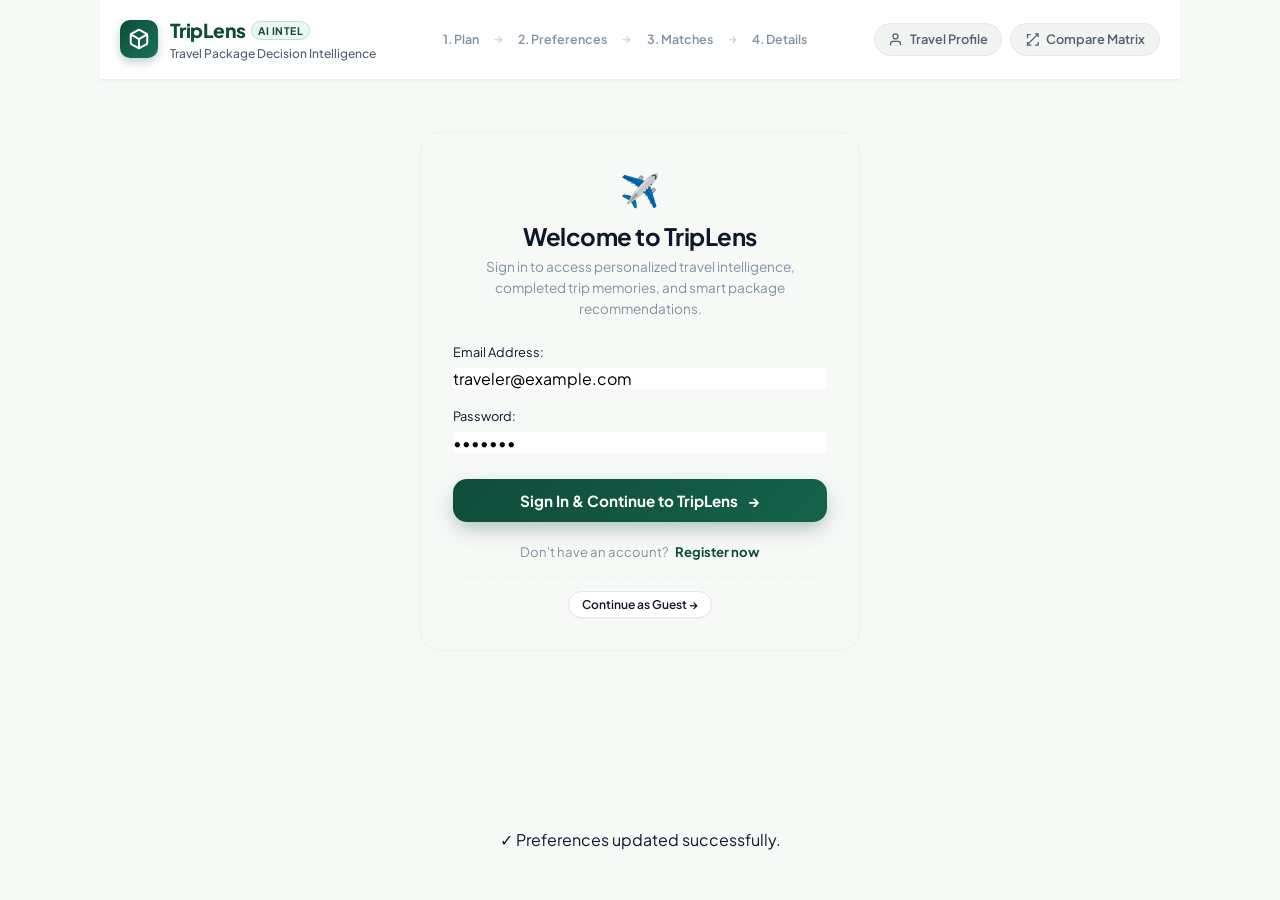
==== commit c4f9768a: "fix: button wiring, guest logout, preference extraction overhaul - app.js: fix critical JS syntax co" ====
--- a/index.html
+++ b/index.html
@@ -52,6 +52,21 @@
       </nav>
 
       <div class="header-actions">
+        <button class="btn-header-action" id="btn-user-logout" title="Logout Account" style="display: none;">
+          <svg width="15" height="15" viewBox="0 0 24 24" fill="none" stroke="currentColor" stroke-width="2">
+            <path d="M9 21H5a2 2 0 0 1-2-2V5a2 2 0 0 1 2-2h4" />
+            <polyline points="16 17 21 12 16 7" />
+            <line x1="21" y1="12" x2="9" y2="12" />
+          </svg>
+          <span id="user-logout-label">Logout</span>
+        </button>
+        <button class="btn-header-action" id="btn-travel-profile" title="View your travel profile & history">
+          <svg width="15" height="15" viewBox="0 0 24 24" fill="none" stroke="currentColor" stroke-width="2">
+            <path d="M20 21v-2a4 4 0 0 0-4-4H8a4 4 0 0 0-4 4v2" />
+            <circle cx="12" cy="7" r="4" />
+          </svg>
+          <span>Travel Profile</span>
+        </button>
         <button class="btn-header-action" id="btn-quick-compare" title="Compare all trips">
           <svg width="15" height="15" viewBox="0 0 24 24" fill="none" stroke="currentColor" stroke-width="2">
             <path d="M16 3h5v5M4 20L21 3m0 13v5h-5m-6 0H4v-5m0-6V4h5" />
@@ -65,9 +80,46 @@
     <main class="main-content">
 
       <!-- ====================================================================
+           SCREEN 0: LOGIN / AUTH SCREEN (FIRST SCREEN)
+           ==================================================================== -->
+      <section class="screen login-screen active" id="screen-login" aria-label="Login Screen">
+        <div style="max-width: 440px; margin: 2rem auto; padding: 2rem; background: var(--bg-card); border: 1px solid var(--border-subtle); border-radius: var(--radius-lg); text-align: center; box-shadow: var(--shadow-glass);">
+          <div style="font-size: 2rem; margin-bottom: 0.5rem;">✈️</div>
+          <h2 style="font-size: 1.5rem; font-weight: 700; margin-bottom: 0.3rem;">Welcome to TripLens</h2>
+          <p style="font-size: 0.85rem; color: var(--text-subtle); margin-bottom: 1.5rem;">Sign in to access personalized travel intelligence, completed trip memories, and smart package recommendations.</p>
+          
+          <form id="form-screen-auth">
+            <div style="text-align: left; margin-bottom: 1rem;">
+              <label class="form-label" style="display: block; font-size: 0.8rem; margin-bottom: 0.3rem;">Email Address:</label>
+              <input type="email" class="form-input" id="screen-auth-email" placeholder="traveler@example.com" value="traveler@example.com" required style="width: 100%; box-sizing: border-box;">
+            </div>
+            
+            <div style="text-align: left; margin-bottom: 1.5rem;">
+              <label class="form-label" style="display: block; font-size: 0.8rem; margin-bottom: 0.3rem;">Password:</label>
+              <input type="password" class="form-input" id="screen-auth-password" placeholder="••••••••" value="pass123" required style="width: 100%; box-sizing: border-box;">
+            </div>
+
+            <button type="submit" class="btn-primary-cta" id="btn-screen-auth-submit" style="width: 100%; font-size: 0.95rem; padding: 0.75rem; border-radius: var(--radius-md);">
+              <span id="screen-auth-btn-text">Sign In & Continue to TripLens</span>
+              <span class="cta-arrow">→</span>
+            </button>
+          </form>
+
+          <div style="margin-top: 1.25rem; font-size: 0.82rem; color: var(--text-subtle);">
+            <span id="screen-auth-toggle-msg">Don't have an account?</span>
+            <a href="#" id="screen-auth-toggle-link" style="color: var(--primary); font-weight: 700; margin-left: 0.3rem;">Register now</a>
+          </div>
+
+          <div style="margin-top: 1rem; border-top: 1px dashed var(--border-subtle); padding-top: 0.8rem;">
+            <button class="btn-secondary" id="btn-skip-login" style="font-size: 0.75rem; padding: 0.3rem 0.8rem;">Continue as Guest →</button>
+          </div>
+        </div>
+      </section>
+
+      <!-- ====================================================================
            SCREEN 1: HOME SCREEN
            ==================================================================== -->
-      <section class="screen home-screen active" id="screen-home" aria-label="Home Screen">
+      <section class="screen home-screen" id="screen-home" aria-label="Home Screen">
 
         <!-- Destination Selection Bar -->
         <div class="dest-select-bar">
@@ -125,6 +177,30 @@
           <span>Analyze & Find Matches</span>
           <span class="cta-arrow">→</span>
         </button>
+
+        <!-- ====================================================================
+             PROACTIVE NEXT TRIP SUGGESTIONS SECTION
+             ==================================================================== -->
+        <div class="next-trip-section" id="next-trip-section" style="margin-top: 2.5rem; padding-top: 1.5rem; border-top: 1px solid var(--border-subtle);">
+          <div style="display: flex; justify-content: space-between; align-items: flex-end; margin-bottom: 1rem;">
+            <div>
+              <div style="font-size: 0.75rem; font-weight: 700; color: var(--primary); text-transform: uppercase; letter-spacing: 0.05em; margin-bottom: 0.25rem;">
+                🔮 Personal Travel Memory Intelligence
+              </div>
+              <h2 style="font-size: 1.25rem; font-weight: 700; margin: 0;">Where Should You Go Next?</h2>
+              <p style="font-size: 0.8rem; color: var(--text-subtle); margin: 0.2rem 0 0 0;">Proactive destination recommendations learned from your travel history.</p>
+            </div>
+            <div class="next-trip-modes" style="display: flex; gap: 0.4rem;">
+              <button class="dest-pill active" id="mode-pref" data-mode="preferences">🌿 Preferences</button>
+              <button class="dest-pill" id="mode-new" data-mode="something_new">✨ Something New</button>
+              <button class="dest-pill" id="mode-last" data-mode="similar_last">🔄 Like Last Trip</button>
+            </div>
+          </div>
+
+          <div id="next-trip-cards-grid" style="display: grid; grid-template-columns: repeat(auto-fill, minmax(280px, 1fr)); gap: 1rem;">
+            <!-- Rendered dynamically -->
+          </div>
+        </div>
 
       </section>
 
@@ -737,6 +813,143 @@
       </div>
     </div>
 
+    <!-- Travel Profile & History Drawer -->
+    <div class="modal-overlay" id="modal-travel-profile-overlay" aria-hidden="true">
+      <div class="modal-card" style="max-width: 680px; max-height: 85vh; overflow-y: auto;">
+        <div class="modal-header">
+          <h3>Your Travel Profile & Memory</h3>
+          <button class="modal-close-btn" id="btn-close-profile">×</button>
+        </div>
+        <div style="padding: 1.25rem;">
+          <!-- Profile Header Summary -->
+          <div style="background: rgba(255, 255, 255, 0.03); border: 1px solid var(--border-subtle); border-radius: var(--radius-md); padding: 1rem; margin-bottom: 1.25rem;">
+            <div style="display: flex; justify-content: space-between; align-items: center; margin-bottom: 0.5rem;">
+              <span style="font-weight: 700; font-size: 1.05rem;" id="profile-user-id">Traveler Profile: U001</span>
+              <label style="font-size: 0.8rem; display: flex; align-items: center; gap: 0.4rem; cursor: pointer;">
+                <input type="checkbox" id="toggle-personalization" checked>
+                Personalization Enabled
+              </label>
+            </div>
+            <div style="font-size: 0.8rem; color: var(--text-subtle);" id="profile-stats-summary">
+              Home: Bangalore • Completed Trips: 0 • Feedback Entries: 0
+            </div>
+          </div>
+
+          <!-- Learned Preferences Badges -->
+          <div style="margin-bottom: 1.5rem;">
+            <h4 style="font-size: 0.85rem; text-transform: uppercase; color: var(--primary); letter-spacing: 0.04em; margin-bottom: 0.5rem;">Learned Travel Preferences</h4>
+            <div id="profile-learned-badges" style="display: flex; flex-wrap: wrap; gap: 0.4rem;">
+              <!-- Rendered dynamically -->
+            </div>
+          </div>
+
+          <!-- Completed Trips Timeline -->
+          <div style="margin-bottom: 1.5rem;">
+            <div style="display: flex; justify-content: space-between; align-items: center; margin-bottom: 0.5rem;">
+              <h4 style="font-size: 0.85rem; text-transform: uppercase; color: var(--primary); letter-spacing: 0.04em; margin: 0;">Completed Trips Timeline</h4>
+              <button class="btn-secondary" id="btn-open-log-trip" style="padding: 0.3rem 0.7rem; font-size: 0.75rem;">+ Log Past Trip</button>
+            </div>
+            <div id="profile-trips-timeline" style="display: flex; flex-direction: column; gap: 0.75rem;">
+              <!-- Rendered dynamically -->
+            </div>
+          </div>
+
+          <!-- Controls -->
+          <div style="display: flex; justify-content: space-between; border-top: 1px solid var(--border-subtle); padding-top: 1rem;">
+            <button class="btn-secondary" id="btn-reset-profile" style="color: #ef4444; border-color: rgba(239, 68, 68, 0.3);">Reset Travel History</button>
+            <button class="btn-primary" id="btn-save-profile-settings">Close Profile</button>
+          </div>
+        </div>
+      </div>
+    </div>
+
+    <!-- Log Completed Trip & Feedback Modal -->
+    <div class="modal-overlay" id="modal-log-trip-overlay" aria-hidden="true">
+      <div class="modal-card" style="max-width: 500px;">
+        <div class="modal-header">
+          <h3 id="log-trip-modal-title">Log Completed Trip & Feedback</h3>
+          <button class="modal-close-btn" id="btn-close-log-trip">×</button>
+        </div>
+        <form id="form-log-trip" style="padding: 1.25rem;">
+          <input type="hidden" id="log-package-id" value="">
+          
+          <div class="form-group" style="margin-bottom: 0.8rem;">
+            <label class="form-label">Destination(s):</label>
+            <input type="text" class="form-input" id="log-destinations" placeholder="e.g. Kerala, Munnar" required>
+          </div>
+
+          <div style="display: grid; grid-template-columns: 1fr 1fr; gap: 0.75rem; margin-bottom: 0.8rem;">
+            <div class="form-group">
+              <label class="form-label">Duration (Days):</label>
+              <input type="number" class="form-input" id="log-duration" value="5" min="1">
+            </div>
+            <div class="form-group">
+              <label class="form-label">Budget Spent (₹):</label>
+              <input type="number" class="form-input" id="log-budget" placeholder="25000">
+            </div>
+          </div>
+
+          <div class="form-group" style="margin-bottom: 0.8rem;">
+            <label class="form-label">Themes (comma separated):</label>
+            <input type="text" class="form-input" id="log-themes" placeholder="nature, beaches, sightseeing">
+          </div>
+
+          <div class="form-group" style="margin-bottom: 0.8rem;">
+            <label class="form-label">How was your trip? (Rating 1-5):</label>
+            <select class="form-select" id="log-rating">
+              <option value="5">⭐⭐⭐⭐⭐ (5 - Exceptional)</option>
+              <option value="4" selected>⭐⭐⭐⭐ (4 - Great)</option>
+              <option value="3">⭐⭐⭐ (3 - Average)</option>
+              <option value="2">⭐⭐ (2 - Below Expectations)</option>
+              <option value="1">⭐ (1 - Disappointed)</option>
+            </select>
+          </div>
+
+          <div class="form-group" style="margin-bottom: 0.8rem;">
+            <label class="form-label">What did you enjoy most? (comma separated):</label>
+            <input type="text" class="form-input" id="log-liked" placeholder="greenery, houseboat, food">
+          </div>
+
+          <div class="form-group" style="margin-bottom: 1.2rem;">
+            <label class="form-label">What would you avoid next time? (comma separated):</label>
+            <input type="text" class="form-input" id="log-disliked" placeholder="long drives, early mornings">
+          </div>
+
+          <div style="display: flex; justify-content: flex-end; gap: 0.5rem;">
+            <button type="button" class="btn-secondary" id="btn-cancel-log-trip">Cancel</button>
+            <button type="submit" class="btn-primary">Save Trip Memory</button>
+          </div>
+        </form>
+      </div>
+    </div>
+
+    <!-- Account Auth Modal -->
+    <div class="modal-overlay" id="modal-auth-overlay" aria-hidden="true">
+      <div class="modal-card" style="max-width: 420px;">
+        <div class="modal-header">
+          <h3 id="auth-modal-title">Traveler Login</h3>
+          <button class="modal-close-btn" id="btn-close-auth">×</button>
+        </div>
+        <form id="form-auth" style="padding: 1.25rem;">
+          <div class="form-group" style="margin-bottom: 0.9rem;">
+            <label class="form-label">Email Address:</label>
+            <input type="email" class="form-input" id="auth-email" placeholder="traveler@example.com" required>
+          </div>
+          <div class="form-group" style="margin-bottom: 1.2rem;">
+            <label class="form-label">Password:</label>
+            <input type="password" class="form-input" id="auth-password" placeholder="••••••••" required>
+          </div>
+          <button type="submit" class="btn-primary" style="width: 100%; font-size: 0.9rem; padding: 0.6rem;" id="btn-submit-auth">
+            Sign In
+          </button>
+          <div style="text-align: center; margin-top: 1rem; font-size: 0.8rem; color: var(--text-subtle);">
+            <span id="auth-toggle-msg">Don't have an account?</span>
+            <a href="#" id="auth-toggle-link" style="color: var(--primary); font-weight: 700; margin-left: 0.3rem;">Register now</a>
+          </div>
+        </form>
+      </div>
+    </div>
+
     <!-- Global Toast Notification UI -->
     <div class="toast-notification" id="app-toast">
       <span class="toast-icon" id="toast-icon">✓</span>
--- a/styles.css
+++ b/styles.css
@@ -438,12 +438,63 @@
   transform: translateY(0);
 }
 
-.cta-arrow {
-  transition: transform var(--transition-fast);
-}
-
 .btn-primary-cta:hover .cta-arrow {
   transform: translateX(4px);
+}
+
+/* Modal Overlay Styling */
+.modal-overlay {
+  position: fixed;
+  inset: 0;
+  background: rgba(15, 23, 42, 0.6);
+  backdrop-filter: blur(5px);
+  -webkit-backdrop-filter: blur(5px);
+  display: none;
+  align-items: center;
+  justify-content: center;
+  z-index: 100;
+}
+
+.modal-overlay.active {
+  display: flex !important;
+}
+
+.modal-card {
+  background: var(--bg-surface);
+  border: 1px solid var(--border-color);
+  border-radius: var(--radius-lg);
+  box-shadow: var(--shadow-float);
+  width: 90%;
+  max-width: 500px;
+  overflow: hidden;
+  animation: modalSlideUp 0.25s cubic-bezier(0.16, 1, 0.3, 1);
+}
+
+.modal-header {
+  padding: 1rem 1.25rem;
+  display: flex;
+  justify-content: space-between;
+  align-items: center;
+  border-bottom: 1px solid var(--border-subtle);
+}
+
+.modal-header h3 {
+  font-size: 1.1rem;
+  font-weight: 700;
+}
+
+.modal-close-btn {
+  font-size: 1.5rem;
+  line-height: 1;
+  color: var(--text-muted);
+  background: none;
+  border: none;
+  cursor: pointer;
+}
+
+@keyframes modalSlideUp {
+  from { opacity: 0; transform: translateY(15px); }
+  to { opacity: 1; transform: translateY(0); }
 }
 
 /* ==========================================================================
